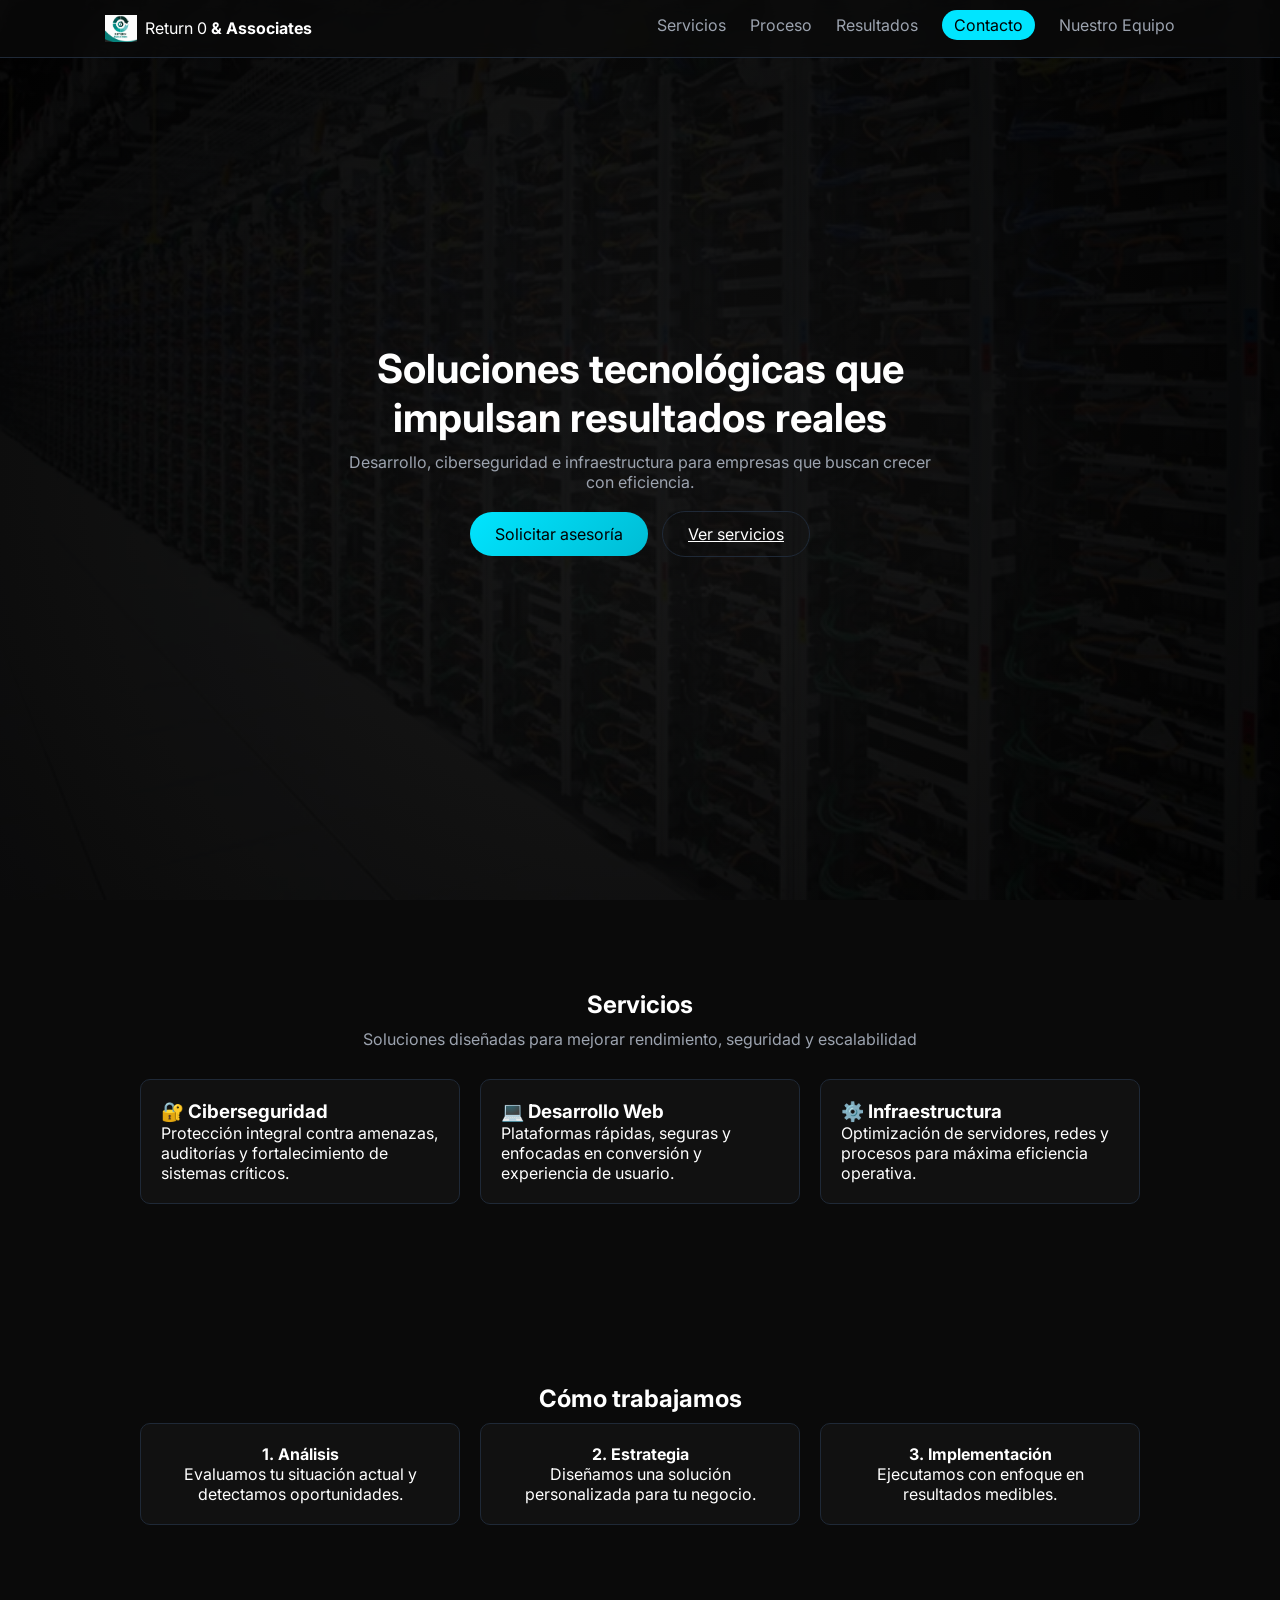
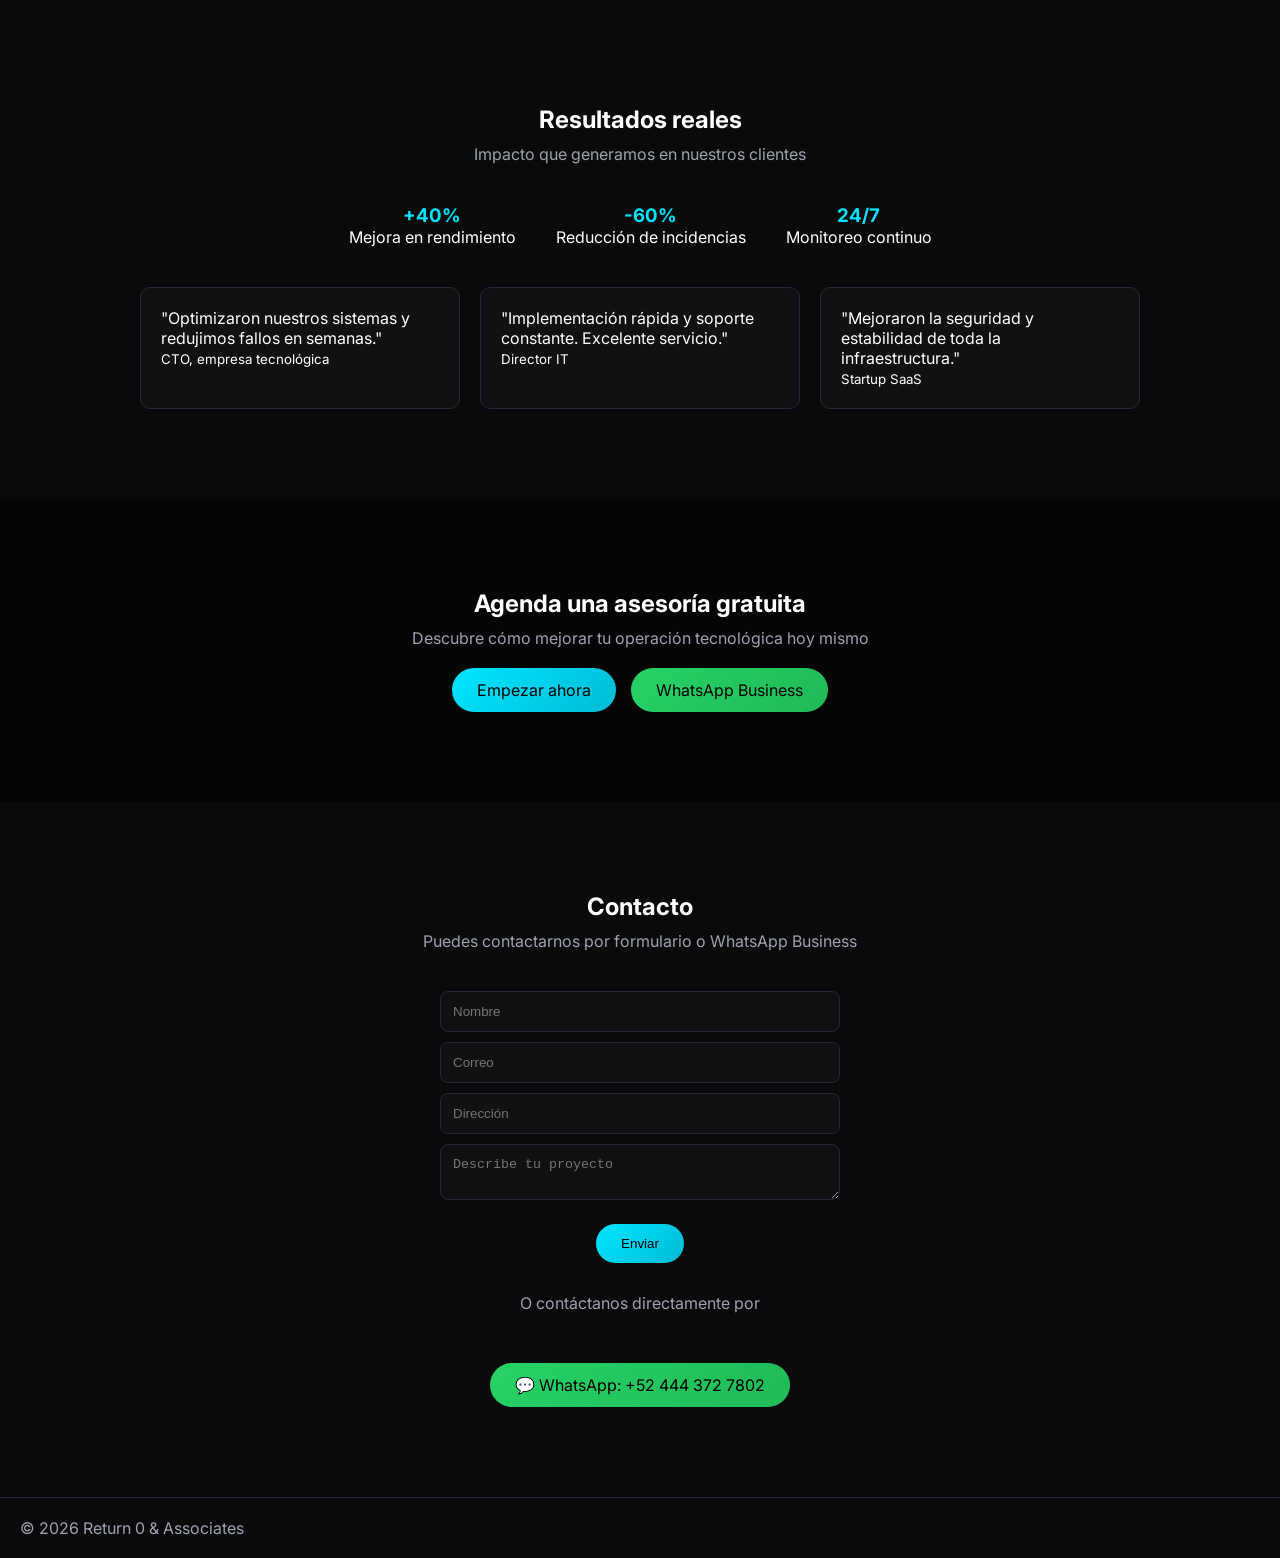
==== index.html @ d1df719b ".ADD FONDO Co-authored-by: Copilot <copilot@github.com>" ====
<!DOCTYPE html>
<html lang="es">
<head>
<meta charset="UTF-8">
<meta name="viewport" content="width=device-width, initial-scale=1.0">

<title>Return 0 & Associates</title>
<meta name="description" content="Impulsamos empresas con desarrollo web, ciberseguridad e infraestructura. Asesoría gratuita.">

<link rel="icon" href="con.png">
<link rel="stylesheet" href="style.css">
<link href="https://fonts.googleapis.com/css2?family=Inter:wght@300;400;600;700&display=swap" rel="stylesheet">
</head>

<body>

<header class="header">
  <div class="nav">
    <div class="logo-wrap">
      <img src="con.png" class="logo">
      <span>Return 0 <strong>& Associates</strong></span>
    </div>

    <nav>
      <a href="#services">Servicios</a>
      <a href="#process">Proceso</a>
      <a href="#results">Resultados</a>
      <a href="#contact" class="btn-small">Contacto</a>
      <a href="Equipo.html">Nuestro Equipo</a>
    </nav>
  </div>
</header>

<!-- HERO -->
<section class="hero">
  <img src="RAK.JPG" alt="Soluciones Tecnológicas" class="hero-bg">
  <div class="hero-box">
    <h1>Soluciones tecnológicas que impulsan resultados reales</h1>
    <p>Desarrollo, ciberseguridad e infraestructura para empresas que buscan crecer con eficiencia.</p>

    <div class="hero-actions">
      <a href="#contact" class="btn">Solicitar asesoría</a>
      <a href="#services" class="btn-outline">Ver servicios</a>
    </div>
  </div>
</section>

<!-- SERVICIOS -->
<section id="services">
  <h2>Servicios</h2>
  <p class="sub">Soluciones diseñadas para mejorar rendimiento, seguridad y escalabilidad</p>

  <div class="grid">
    <div class="card">
      <h3>🔐 Ciberseguridad</h3>
      <p>Protección integral contra amenazas, auditorías y fortalecimiento de sistemas críticos.</p>
    </div>

    <div class="card">
      <h3>💻 Desarrollo Web</h3>
      <p>Plataformas rápidas, seguras y enfocadas en conversión y experiencia de usuario.</p>
    </div>

    <div class="card">
      <h3>⚙️ Infraestructura</h3>
      <p>Optimización de servidores, redes y procesos para máxima eficiencia operativa.</p>
    </div>
  </div>
</section>

<!-- PROCESO -->
<section id="process" class="alt">
  <h2>Cómo trabajamos</h2>

  <div class="grid">
    <div class="step">
      <strong>1. Análisis</strong>
      <p>Evaluamos tu situación actual y detectamos oportunidades.</p>
    </div>

    <div class="step">
      <strong>2. Estrategia</strong>
      <p>Diseñamos una solución personalizada para tu negocio.</p>
    </div>

    <div class="step">
      <strong>3. Implementación</strong>
      <p>Ejecutamos con enfoque en resultados medibles.</p>
    </div>
  </div>
</section>

<!-- RESULTADOS -->
<section id="results">
  <h2>Resultados reales</h2>
  <p class="sub">Impacto que generamos en nuestros clientes</p>

  <div class="stats">
    <div>
      <h3>+40%</h3>
      <span>Mejora en rendimiento</span>
    </div>
    <div>
      <h3>-60%</h3>
      <span>Reducción de incidencias</span>
    </div>
    <div>
      <h3>24/7</h3>
      <span>Monitoreo continuo</span>
    </div>
  </div>

  <div class="grid testimonials">
    <div class="card">
      <p>"Optimizaron nuestros sistemas y redujimos fallos en semanas."</p>
      <small>CTO, empresa tecnológica</small>
    </div>

    <div class="card">
      <p>"Implementación rápida y soporte constante. Excelente servicio."</p>
      <small>Director IT</small>
    </div>

    <div class="card">
      <p>"Mejoraron la seguridad y estabilidad de toda la infraestructura."</p>
      <small>Startup SaaS</small>
    </div>
  </div>
</section>

<!-- CTA -->
<section class="cta">
  <h2>Agenda una asesoría gratuita</h2>
  <p>Descubre cómo mejorar tu operación tecnológica hoy mismo</p>
  <div style="display: flex; gap: 15px; justify-content: center; flex-wrap: wrap;">
    <a href="#contact" class="btn">Empezar ahora</a>
    <a href="https://wa.me/524443727802?text=Hola%20Return%200%2C%20me%20gustaría%20agendar%20una%20asesoría%20gratuita" class="btn" style="background: linear-gradient(135deg, #25d366, #20ba58);">WhatsApp Business</a>
  </div>
</section>

<!-- CONTACTO -->
<section id="contact">
  <h2>Contacto</h2>

  <p class="sub">Puedes contactarnos por formulario o WhatsApp Business</p>

  <form class="form">
    <input type="text" placeholder="Nombre" required>
    <input type="email" placeholder="Correo" required>
    <input type="text" placeholder="Dirección" required>
    <textarea placeholder="Describe tu proyecto"></textarea>
    <button class="btn">Enviar</button>
  </form>

  <div style="margin-top: 30px;">
    <p class="sub">O contáctanos directamente por</p>
    <a href="https://wa.me/524443727802?text=Hola%20Return%200%2C%20tengo%20un%20proyecto%20en%20el%20que%20necesito%20ayuda" class="btn" style="background: linear-gradient(135deg, #25d366, #20ba58); display: inline-block;">💬 WhatsApp: +52 444 372 7802</a>
  </div>
</section>

<footer>
  <p>© 2026 Return 0 & Associates</p>
</footer>

</body>
</html>
---- style.css ----
*{margin:0;padding:0;box-sizing:border-box}

:root{
--primary:#00e5ff;
--bg:#0a0a0a;
--card:#111;
--border:#1f2937;
--text:#fff;
--soft:#9ca3af;
}

body{
font-family:'Inter',sans-serif;
background:var(--bg);
color:var(--text);
}

/* NAV */
.header{
position:fixed;
width:100%;
background:rgba(10,10,10,.7);
backdrop-filter:blur(10px);
border-bottom:1px solid var(--border);
z-index:999;
}

.nav{
max-width:1100px;
margin:auto;
display:flex;
justify-content:space-between;
padding:15px;
}

.logo{width:32px}
.logo-wrap{display:flex;align-items:center;gap:8px}

/* NAV LINKS */
nav a{
margin-left:20px;
text-decoration:none;
color:var(--soft);
}

nav a:hover{color:#fff}

.btn-small{
background:var(--primary);
padding:5px 12px;
border-radius:20px;
color:#000!important;
}

/* HERO */
.hero{
height:100vh;
display:flex;
align-items:center;
justify-content:center;
text-align:center;
background:radial-gradient(circle,#111,#000);
position:relative;
overflow:hidden;
}

.hero-bg{
position:absolute;
width:100%;
height:100%;
object-fit:cover;
opacity:0.15;
z-index:0;
filter:brightness(0.3);
}

.hero-box{max-width:600px;position:relative;z-index:1}

.hero h1{font-size:40px}
.hero p{color:var(--soft);margin-top:10px}

/* BOTONES */
.btn{
display:inline-block;
margin-top:20px;
padding:12px 25px;
background:linear-gradient(135deg,#00e5ff,#00bcd4);
border-radius:30px;
color:#000;
text-decoration:none;
border:none;
}

.btn-outline{
margin-left:10px;
border:1px solid var(--border);
padding:12px 25px;
border-radius:30px;
color:#fff;
}

/* SECCIONES */
section{
padding:90px 20px;
text-align:center;
}

h2{margin-bottom:10px}
.sub{color:var(--soft);margin-bottom:30px}

/* GRID */
.grid{
display:grid;
grid-template-columns:repeat(auto-fit,minmax(250px,1fr));
gap:20px;
max-width:1000px;
margin:auto;
}

/* CARDS */
.card{
background:var(--card);
padding:20px;
border-radius:10px;
border:1px solid var(--border);
text-align:left;
}

/* STEPS */
.step{
background:var(--card);
padding:20px;
border-radius:10px;
border:1px solid var(--border);
}

/* STATS */
.stats{
display:flex;
justify-content:center;
gap:40px;
margin:40px 0;
}

.stats h3{color:var(--primary)}

/* TESTIMONIOS */
.testimonials .card{
text-align:left;
}

/* CTA */
.cta{
background:#050505;
}

.cta p{color:var(--soft)}

/* FORM */
.form{
max-width:400px;
margin:auto;
}

.form input,.form textarea{
width:100%;
margin-top:10px;
padding:12px;
border-radius:8px;
border:1px solid var(--border);
background:#111;
color:#fff;
}

/* FOOTER */
footer{
padding:20px;
border-top:1px solid var(--border);
color:var(--soft);
}
.team-member {
  display: flex;
  align-items: center;
  gap: 40px;
  margin-bottom: 60px;
  max-width: 1000px;
  margin-left: auto;
  margin-right: auto;
  flex-wrap: wrap;
}

.team-member.reverse {
  flex-direction: row-reverse;
}

.team-member img {
  width: 300px;
  height: 300px;
  border-radius: 15px;
  border: 1px solid var(--border);
  object-fit: cover;
}

.team-info {
  flex: 1;
  min-width: 300px;
  text-align: left;
}

.team-info h3 {
  font-size: 28px;
  margin-bottom: 5px;
  color: var(--primary);
}

.team-info .role {
  color: var(--soft);
  font-size: 14px;
  margin-bottom: 15px;
  text-transform: uppercase;
}

.team-info p {
  color: var(--soft);
  line-height: 2;
  margin-bottom: 15px;
}

@media (max-width: 768px) {
  .team-member {
    flex-direction: column !important;
    gap: 20px;
  }
  
  .team-member img {
    width: 450px;
    height: 450px;
  }
  
  .team-info h3 {
    font-size: 22px;
  }
}
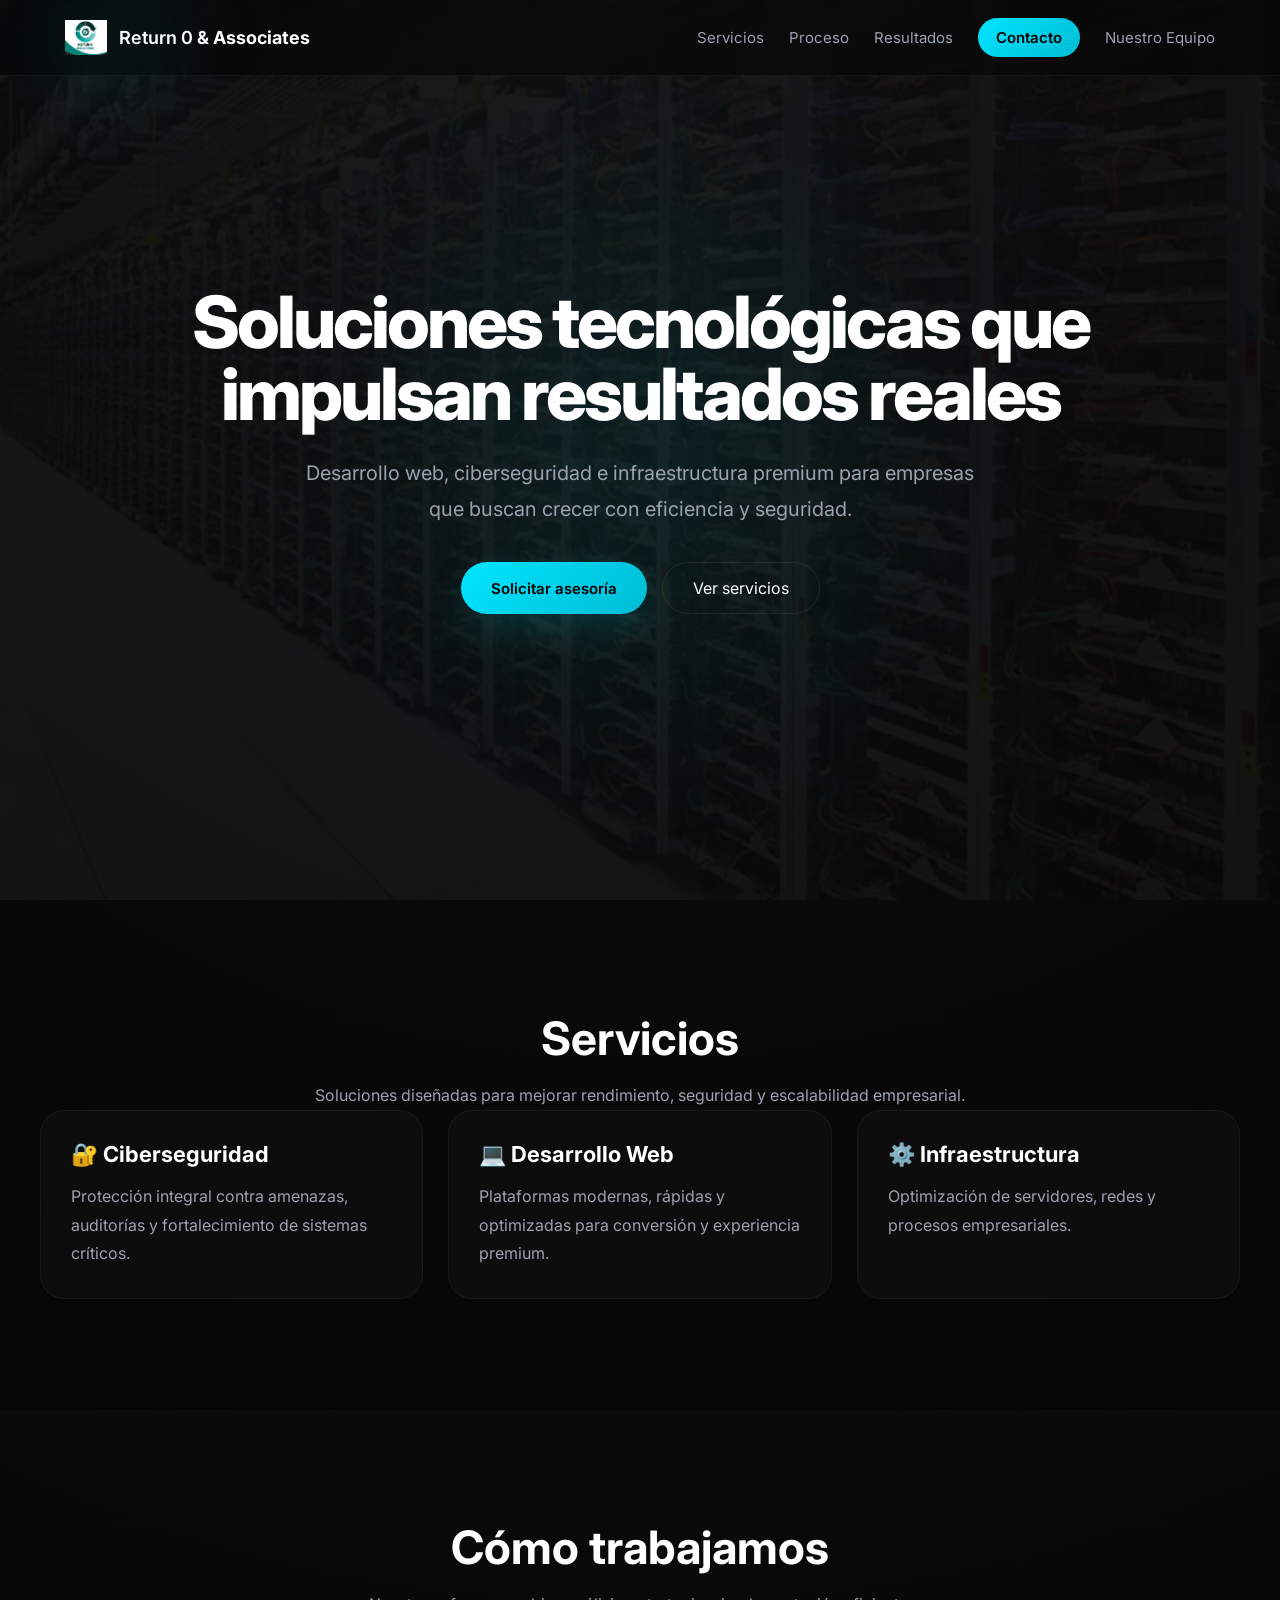
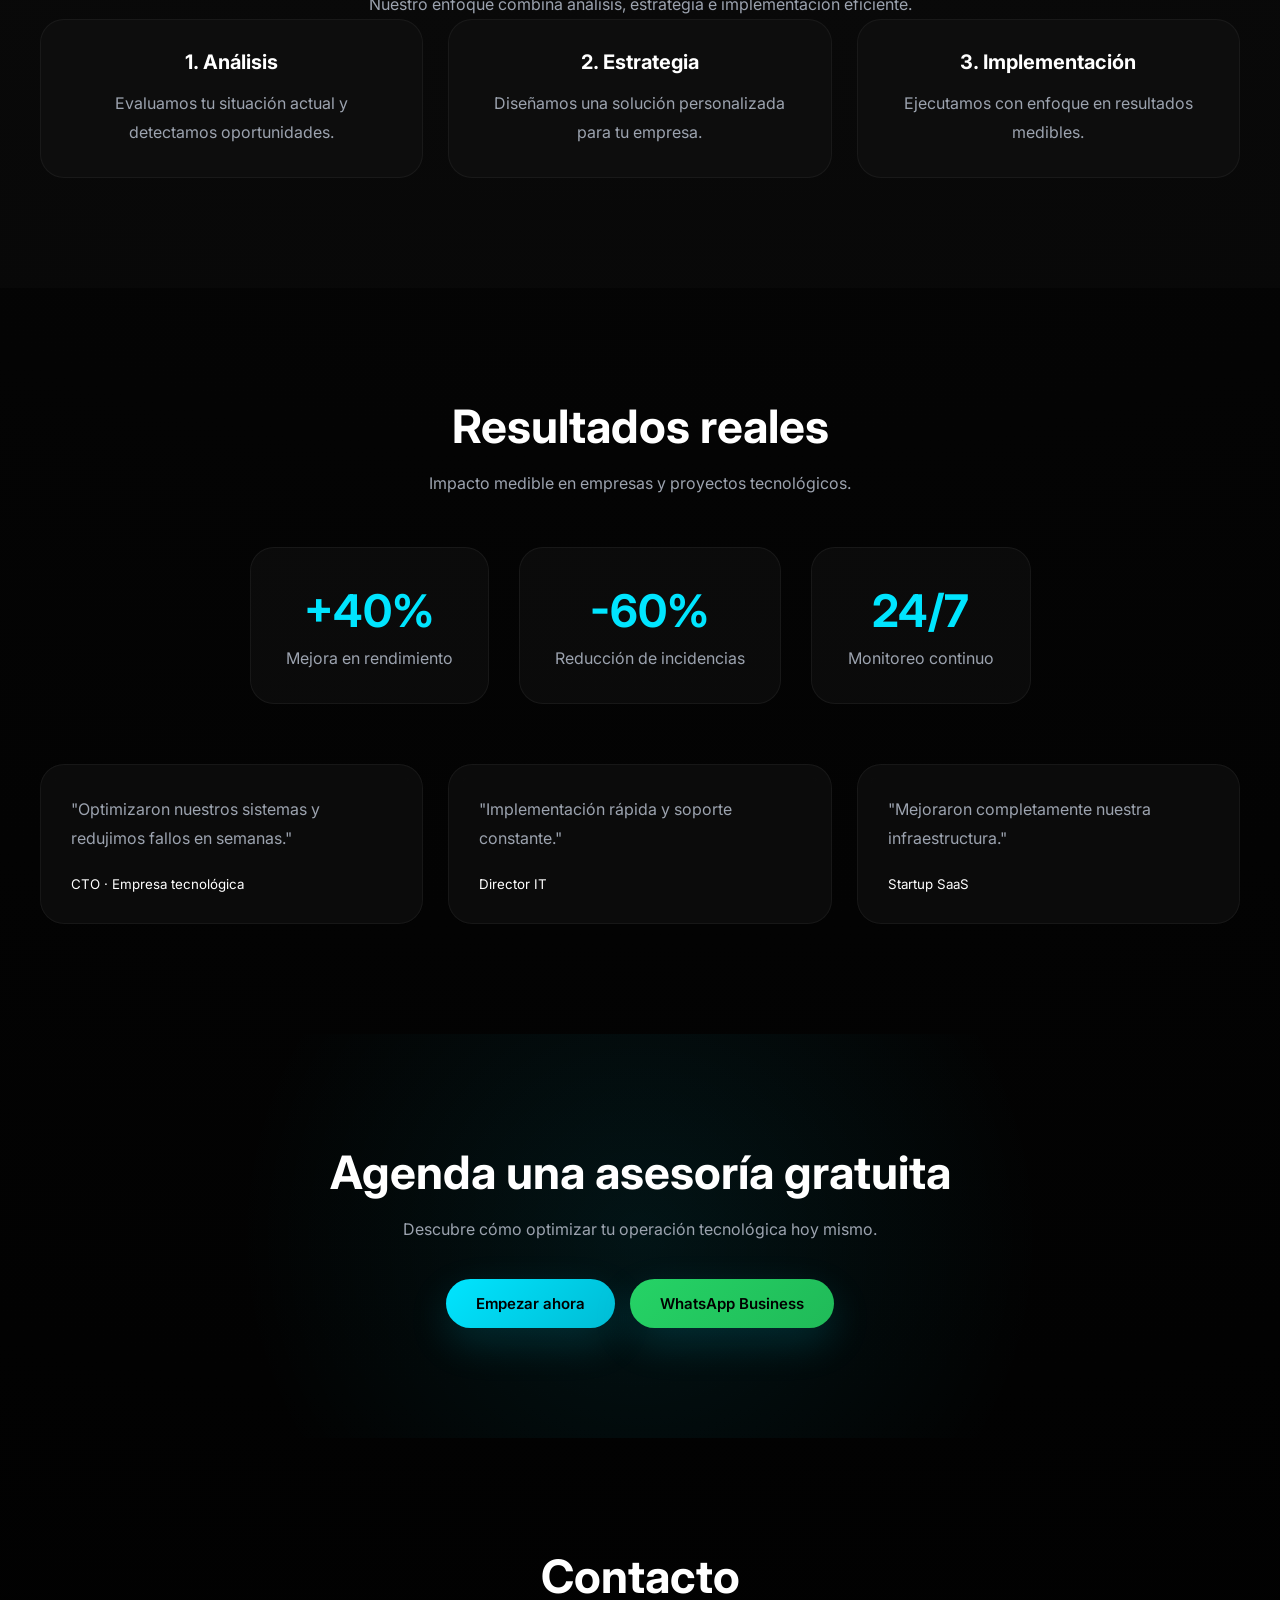
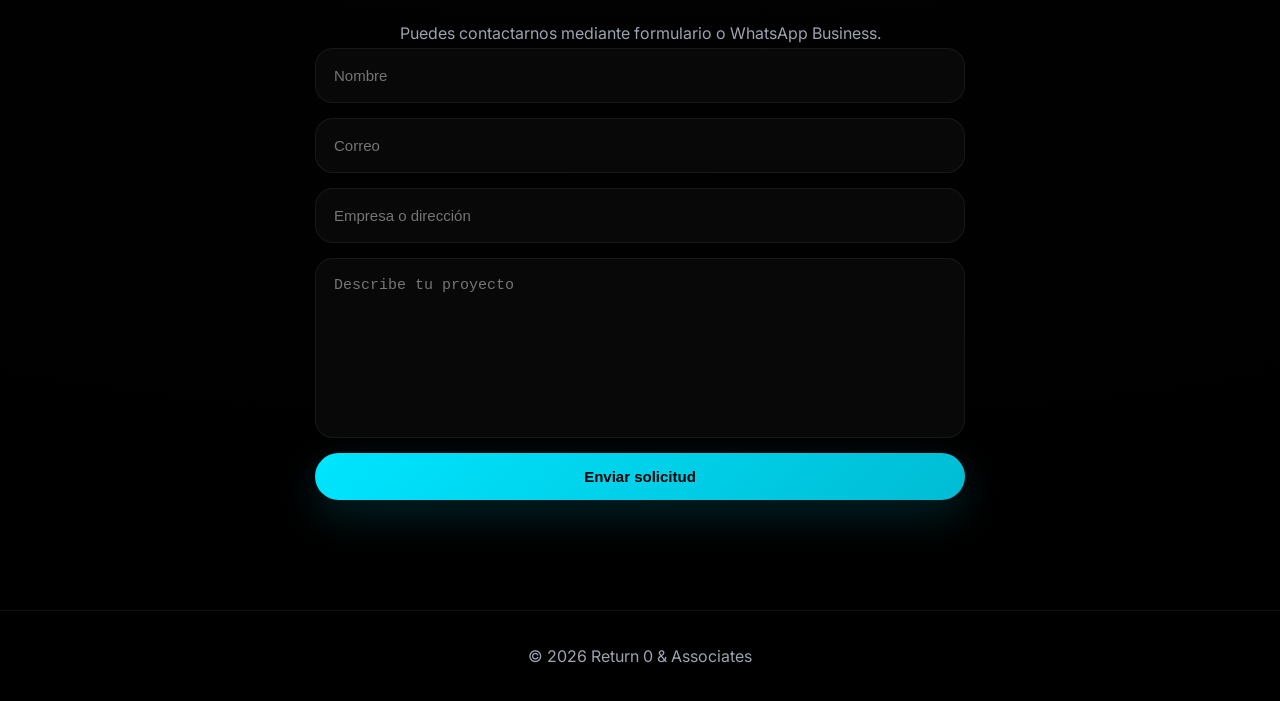
==== commit 2af97349: ".ADD YAHZI1" ====
--- a/index.html
+++ b/index.html
@@ -1,166 +1,297 @@
 <!DOCTYPE html>
 <html lang="es">
+
 <head>
 <meta charset="UTF-8">
 <meta name="viewport" content="width=device-width, initial-scale=1.0">
 
 <title>Return 0 & Associates</title>
-<meta name="description" content="Impulsamos empresas con desarrollo web, ciberseguridad e infraestructura. Asesoría gratuita.">
+
+<meta name="description" content="Soluciones tecnológicas premium para empresas modernas.">
 
 <link rel="icon" href="con.png">
+
 <link rel="stylesheet" href="style.css">
-<link href="https://fonts.googleapis.com/css2?family=Inter:wght@300;400;600;700&display=swap" rel="stylesheet">
+
+<link href="https://fonts.googleapis.com/css2?family=Inter:wght@300;400;500;600;700;800&display=swap" rel="stylesheet">
 </head>
 
 <body>
 
 <header class="header">
-  <div class="nav">
-    <div class="logo-wrap">
-      <img src="con.png" class="logo">
-      <span>Return 0 <strong>& Associates</strong></span>
-    </div>
-
-    <nav>
-      <a href="#services">Servicios</a>
-      <a href="#process">Proceso</a>
-      <a href="#results">Resultados</a>
-      <a href="#contact" class="btn-small">Contacto</a>
-      <a href="Equipo.html">Nuestro Equipo</a>
-    </nav>
-  </div>
+
+<div class="nav">
+
+<div class="logo-wrap">
+<img src="con.png" class="logo">
+<span>Return 0 <strong>& Associates</strong></span>
+</div>
+
+<nav>
+<a href="#services">Servicios</a>
+<a href="#process">Proceso</a>
+<a href="#results">Resultados</a>
+<a href="#contact" class="btn-small">Contacto</a>
+<a href="Equipo.html">Nuestro Equipo</a>
+</nav>
+
+</div>
+
 </header>
 
 <!-- HERO -->
+
 <section class="hero">
-  <img src="RAK.JPG" alt="Soluciones Tecnológicas" class="hero-bg">
-  <div class="hero-box">
-    <h1>Soluciones tecnológicas que impulsan resultados reales</h1>
-    <p>Desarrollo, ciberseguridad e infraestructura para empresas que buscan crecer con eficiencia.</p>
-
-    <div class="hero-actions">
-      <a href="#contact" class="btn">Solicitar asesoría</a>
-      <a href="#services" class="btn-outline">Ver servicios</a>
-    </div>
-  </div>
-</section>
-
-<!-- SERVICIOS -->
+
+<img src="RAK.JPG" class="hero-bg">
+
+<div class="hero-box">
+
+<h1>
+Soluciones tecnológicas que impulsan resultados reales
+</h1>
+
+<p>
+Desarrollo web, ciberseguridad e infraestructura premium
+para empresas que buscan crecer con eficiencia y seguridad.
+</p>
+
+<div class="hero-actions">
+<a href="#contact" class="btn">Solicitar asesoría</a>
+<a href="#services" class="btn-outline">Ver servicios</a>
+</div>
+
+</div>
+
+</section>
+
+<!-- SERVICES -->
+
 <section id="services">
-  <h2>Servicios</h2>
-  <p class="sub">Soluciones diseñadas para mejorar rendimiento, seguridad y escalabilidad</p>
-
-  <div class="grid">
-    <div class="card">
-      <h3>🔐 Ciberseguridad</h3>
-      <p>Protección integral contra amenazas, auditorías y fortalecimiento de sistemas críticos.</p>
-    </div>
-
-    <div class="card">
-      <h3>💻 Desarrollo Web</h3>
-      <p>Plataformas rápidas, seguras y enfocadas en conversión y experiencia de usuario.</p>
-    </div>
-
-    <div class="card">
-      <h3>⚙️ Infraestructura</h3>
-      <p>Optimización de servidores, redes y procesos para máxima eficiencia operativa.</p>
-    </div>
-  </div>
-</section>
-
-<!-- PROCESO -->
+
+<h2>Servicios</h2>
+
+<p class="sub">
+Soluciones diseñadas para mejorar rendimiento,
+seguridad y escalabilidad empresarial.
+</p>
+
+<div class="grid">
+
+<div class="card hidden">
+<h3>🔐 Ciberseguridad</h3>
+<p>
+Protección integral contra amenazas,
+auditorías y fortalecimiento de sistemas críticos.
+</p>
+</div>
+
+<div class="card hidden">
+<h3>💻 Desarrollo Web</h3>
+<p>
+Plataformas modernas, rápidas y optimizadas
+para conversión y experiencia premium.
+</p>
+</div>
+
+<div class="card hidden">
+<h3>⚙️ Infraestructura</h3>
+<p>
+Optimización de servidores,
+redes y procesos empresariales.
+</p>
+</div>
+
+</div>
+
+</section>
+
+<!-- PROCESS -->
+
 <section id="process" class="alt">
-  <h2>Cómo trabajamos</h2>
-
-  <div class="grid">
-    <div class="step">
-      <strong>1. Análisis</strong>
-      <p>Evaluamos tu situación actual y detectamos oportunidades.</p>
-    </div>
-
-    <div class="step">
-      <strong>2. Estrategia</strong>
-      <p>Diseñamos una solución personalizada para tu negocio.</p>
-    </div>
-
-    <div class="step">
-      <strong>3. Implementación</strong>
-      <p>Ejecutamos con enfoque en resultados medibles.</p>
-    </div>
-  </div>
-</section>
-
-<!-- RESULTADOS -->
+
+<h2>Cómo trabajamos</h2>
+
+<p class="sub">
+Nuestro enfoque combina análisis,
+estrategia e implementación eficiente.
+</p>
+
+<div class="grid">
+
+<div class="step hidden">
+<strong>1. Análisis</strong>
+<p>
+Evaluamos tu situación actual
+y detectamos oportunidades.
+</p>
+</div>
+
+<div class="step hidden">
+<strong>2. Estrategia</strong>
+<p>
+Diseñamos una solución personalizada
+para tu empresa.
+</p>
+</div>
+
+<div class="step hidden">
+<strong>3. Implementación</strong>
+<p>
+Ejecutamos con enfoque
+en resultados medibles.
+</p>
+</div>
+
+</div>
+
+</section>
+
+<!-- RESULTS -->
+
 <section id="results">
-  <h2>Resultados reales</h2>
-  <p class="sub">Impacto que generamos en nuestros clientes</p>
-
-  <div class="stats">
-    <div>
-      <h3>+40%</h3>
-      <span>Mejora en rendimiento</span>
-    </div>
-    <div>
-      <h3>-60%</h3>
-      <span>Reducción de incidencias</span>
-    </div>
-    <div>
-      <h3>24/7</h3>
-      <span>Monitoreo continuo</span>
-    </div>
-  </div>
-
-  <div class="grid testimonials">
-    <div class="card">
-      <p>"Optimizaron nuestros sistemas y redujimos fallos en semanas."</p>
-      <small>CTO, empresa tecnológica</small>
-    </div>
-
-    <div class="card">
-      <p>"Implementación rápida y soporte constante. Excelente servicio."</p>
-      <small>Director IT</small>
-    </div>
-
-    <div class="card">
-      <p>"Mejoraron la seguridad y estabilidad de toda la infraestructura."</p>
-      <small>Startup SaaS</small>
-    </div>
-  </div>
+
+<h2>Resultados reales</h2>
+
+<p class="sub">
+Impacto medible en empresas y proyectos tecnológicos.
+</p>
+
+<div class="stats">
+
+<div class="hidden">
+<h3>+40%</h3>
+<span>Mejora en rendimiento</span>
+</div>
+
+<div class="hidden">
+<h3>-60%</h3>
+<span>Reducción de incidencias</span>
+</div>
+
+<div class="hidden">
+<h3>24/7</h3>
+<span>Monitoreo continuo</span>
+</div>
+
+</div>
+
+<div class="grid">
+
+<div class="card hidden">
+<p>
+"Optimizaron nuestros sistemas
+y redujimos fallos en semanas."
+</p>
+
+<br>
+
+<small>CTO · Empresa tecnológica</small>
+</div>
+
+<div class="card hidden">
+<p>
+"Implementación rápida
+y soporte constante."
+</p>
+
+<br>
+
+<small>Director IT</small>
+</div>
+
+<div class="card hidden">
+<p>
+"Mejoraron completamente
+nuestra infraestructura."
+</p>
+
+<br>
+
+<small>Startup SaaS</small>
+</div>
+
+</div>
+
 </section>
 
 <!-- CTA -->
+
 <section class="cta">
-  <h2>Agenda una asesoría gratuita</h2>
-  <p>Descubre cómo mejorar tu operación tecnológica hoy mismo</p>
-  <div style="display: flex; gap: 15px; justify-content: center; flex-wrap: wrap;">
-    <a href="#contact" class="btn">Empezar ahora</a>
-    <a href="https://wa.me/524443727802?text=Hola%20Return%200%2C%20me%20gustaría%20agendar%20una%20asesoría%20gratuita" class="btn" style="background: linear-gradient(135deg, #25d366, #20ba58);">WhatsApp Business</a>
-  </div>
-</section>
-
-<!-- CONTACTO -->
+
+<h2>Agenda una asesoría gratuita</h2>
+
+<p>
+Descubre cómo optimizar tu operación tecnológica hoy mismo.
+</p>
+
+<div class="hero-actions">
+
+<a href="#contact" class="btn">
+Empezar ahora
+</a>
+
+<a href="https://wa.me/524443727802?text=Hola%20Return%200%2C%20me%20gustaría%20agendar%20una%20asesoría"
+class="btn whatsapp">
+WhatsApp Business
+</a>
+
+</div>
+
+</section>
+
+<!-- CONTACT -->
+
 <section id="contact">
-  <h2>Contacto</h2>
-
-  <p class="sub">Puedes contactarnos por formulario o WhatsApp Business</p>
-
-  <form class="form">
-    <input type="text" placeholder="Nombre" required>
-    <input type="email" placeholder="Correo" required>
-    <input type="text" placeholder="Dirección" required>
-    <textarea placeholder="Describe tu proyecto"></textarea>
-    <button class="btn">Enviar</button>
-  </form>
-
-  <div style="margin-top: 30px;">
-    <p class="sub">O contáctanos directamente por</p>
-    <a href="https://wa.me/524443727802?text=Hola%20Return%200%2C%20tengo%20un%20proyecto%20en%20el%20que%20necesito%20ayuda" class="btn" style="background: linear-gradient(135deg, #25d366, #20ba58); display: inline-block;">💬 WhatsApp: +52 444 372 7802</a>
-  </div>
+
+<h2>Contacto</h2>
+
+<p class="sub">
+Puedes contactarnos mediante formulario
+o WhatsApp Business.
+</p>
+
+<form class="form">
+
+<input type="text" placeholder="Nombre" required>
+
+<input type="email" placeholder="Correo" required>
+
+<input type="text" placeholder="Empresa o dirección">
+
+<textarea placeholder="Describe tu proyecto"></textarea>
+
+<button class="btn">
+Enviar solicitud
+</button>
+
+</form>
+
 </section>
 
 <footer>
-  <p>© 2026 Return 0 & Associates</p>
+© 2026 Return 0 & Associates
 </footer>
+
+<script>
+
+const observer = new IntersectionObserver(entries=>{
+
+entries.forEach(entry=>{
+
+if(entry.isIntersecting){
+entry.target.classList.add('show');
+}
+
+});
+
+});
+
+document.querySelectorAll('.hidden').forEach(el=>{
+observer.observe(el);
+});
+
+</script>
 
 </body>
 </html>
--- a/style.css
+++ b/style.css
@@ -1,67 +1,158 @@
-*{margin:0;padding:0;box-sizing:border-box}
+*{
+margin:0;
+padding:0;
+box-sizing:border-box;
+}
 
 :root{
 --primary:#00e5ff;
---bg:#0a0a0a;
---card:#111;
---border:#1f2937;
---text:#fff;
+--primary2:#00bcd4;
+--bg:#050505;
+--card:rgba(17,17,17,.7);
+--border:rgba(255,255,255,.06);
+--text:#ffffff;
 --soft:#9ca3af;
+}
+
+html{
+scroll-behavior:smooth;
 }
 
 body{
 font-family:'Inter',sans-serif;
-background:var(--bg);
+background:
+radial-gradient(circle at top,#111 0%,#050505 40%,#000 100%);
 color:var(--text);
-}
-
-/* NAV */
+overflow-x:hidden;
+}
+
+/* SCROLLBAR */
+
+::-webkit-scrollbar{
+width:10px;
+}
+
+::-webkit-scrollbar-thumb{
+background:var(--primary);
+border-radius:20px;
+}
+
+/* HEADER */
+
 .header{
 position:fixed;
+top:0;
 width:100%;
-background:rgba(10,10,10,.7);
-backdrop-filter:blur(10px);
-border-bottom:1px solid var(--border);
+background:rgba(5,5,5,.6);
+backdrop-filter:blur(20px);
+border-bottom:1px solid rgba(255,255,255,.05);
 z-index:999;
 }
 
 .nav{
-max-width:1100px;
+max-width:1200px;
 margin:auto;
-display:flex;
+padding:18px 25px;
+display:flex;
+align-items:center;
 justify-content:space-between;
-padding:15px;
-}
-
-.logo{width:32px}
-.logo-wrap{display:flex;align-items:center;gap:8px}
-
-/* NAV LINKS */
+}
+
+.logo-wrap{
+display:flex;
+align-items:center;
+gap:12px;
+font-size:18px;
+font-weight:600;
+position:relative;
+}
+
+.logo-wrap::before{
+content:'';
+position:absolute;
+width:90px;
+height:90px;
+background:var(--primary);
+filter:blur(60px);
+opacity:.15;
+z-index:-1;
+}
+
+.logo{
+width:42px;
+}
+
+nav{
+display:flex;
+align-items:center;
+gap:25px;
+}
+
 nav a{
-margin-left:20px;
+color:var(--soft);
 text-decoration:none;
-color:var(--soft);
-}
-
-nav a:hover{color:#fff}
+font-size:15px;
+position:relative;
+transition:.3s;
+}
+
+nav a:hover{
+color:#fff;
+}
+
+nav a::after{
+content:'';
+position:absolute;
+left:0;
+bottom:-6px;
+width:0%;
+height:2px;
+background:var(--primary);
+transition:.3s;
+}
+
+nav a:hover::after{
+width:100%;
+}
 
 .btn-small{
-background:var(--primary);
-padding:5px 12px;
-border-radius:20px;
+background:linear-gradient(135deg,var(--primary),var(--primary2));
+padding:10px 18px;
+border-radius:30px;
 color:#000!important;
+font-weight:600;
 }
 
 /* HERO */
-.hero{
+
+.hero,
+.team-hero{
 height:100vh;
 display:flex;
 align-items:center;
 justify-content:center;
 text-align:center;
-background:radial-gradient(circle,#111,#000);
 position:relative;
 overflow:hidden;
+padding:0 20px;
+}
+
+.hero::before,
+.team-hero::before{
+content:'';
+position:absolute;
+width:700px;
+height:700px;
+background:radial-gradient(circle,var(--primary),transparent 70%);
+opacity:.12;
+filter:blur(90px);
+animation:float 8s ease-in-out infinite;
+}
+
+@keyframes float{
+0%{transform:translateY(0)}
+50%{transform:translateY(-30px)}
+100%{transform:translateY(0)}
 }
 
 .hero-bg{
@@ -69,175 +160,544 @@
 width:100%;
 height:100%;
 object-fit:cover;
-opacity:0.15;
-z-index:0;
-filter:brightness(0.3);
-}
-
-.hero-box{max-width:600px;position:relative;z-index:1}
-
-.hero h1{font-size:40px}
-.hero p{color:var(--soft);margin-top:10px}
-
-/* BOTONES */
+opacity:.12;
+filter:brightness(.4);
+}
+
+.hero-box,
+.hero-content{
+position:relative;
+z-index:1;
+max-width:900px;
+}
+
+.hero h1,
+.team-hero h1{
+font-size:72px;
+line-height:1;
+font-weight:800;
+letter-spacing:-3px;
+margin-bottom:25px;
+}
+
+.hero p,
+.team-hero p{
+font-size:20px;
+color:var(--soft);
+line-height:1.8;
+max-width:700px;
+margin:auto;
+}
+
+.hero-actions,
+.hero-buttons{
+margin-top:35px;
+display:flex;
+justify-content:center;
+gap:15px;
+flex-wrap:wrap;
+}
+
+.tag{
+display:inline-block;
+padding:10px 20px;
+border:1px solid rgba(255,255,255,.08);
+border-radius:50px;
+margin-bottom:25px;
+font-size:14px;
+color:var(--primary);
+background:rgba(255,255,255,.03);
+}
+
+/* BUTTONS */
+
 .btn{
-display:inline-block;
-margin-top:20px;
-padding:12px 25px;
-background:linear-gradient(135deg,#00e5ff,#00bcd4);
-border-radius:30px;
+display:inline-flex;
+align-items:center;
+justify-content:center;
+padding:15px 30px;
+border-radius:50px;
+font-weight:600;
+font-size:15px;
+text-decoration:none;
+transition:.35s;
+background:linear-gradient(135deg,var(--primary),var(--primary2));
 color:#000;
+border:none;
+cursor:pointer;
+box-shadow:0 15px 40px rgba(0,229,255,.15);
+}
+
+.btn:hover{
+transform:translateY(-4px) scale(1.03);
+box-shadow:0 20px 50px rgba(0,229,255,.25);
+}
+
+.btn-outline{
+display:inline-flex;
+align-items:center;
+justify-content:center;
+padding:15px 30px;
+border-radius:50px;
+border:1px solid rgba(255,255,255,.08);
+color:#fff;
 text-decoration:none;
-border:none;
-}
-
-.btn-outline{
-margin-left:10px;
-border:1px solid var(--border);
-padding:12px 25px;
-border-radius:30px;
-color:#fff;
-}
-
-/* SECCIONES */
+transition:.3s;
+}
+
+.btn-outline:hover{
+background:rgba(255,255,255,.05);
+transform:translateY(-3px);
+}
+
+.whatsapp{
+background:linear-gradient(135deg,#25d366,#20ba58);
+}
+
+/* SECTIONS */
+
 section{
-padding:90px 20px;
+padding:110px 20px;
+position:relative;
 text-align:center;
 }
 
-h2{margin-bottom:10px}
-.sub{color:var(--soft);margin-bottom:30px}
+.section-title{
+max-width:800px;
+margin:auto auto 70px;
+}
+
+.section-title h2,
+section h2{
+font-size:46px;
+margin-bottom:15px;
+}
+
+.section-title p,
+.sub{
+color:var(--soft);
+line-height:1.8;
+max-width:700px;
+margin:auto;
+}
 
 /* GRID */
+
 .grid{
 display:grid;
-grid-template-columns:repeat(auto-fit,minmax(250px,1fr));
+grid-template-columns:repeat(auto-fit,minmax(280px,1fr));
+gap:25px;
+max-width:1200px;
+margin:auto;
+}
+
+/* CARDS */
+
+.card{
+background:rgba(17,17,17,.7);
+padding:30px;
+border-radius:24px;
+border:1px solid rgba(255,255,255,.05);
+backdrop-filter:blur(15px);
+transition:.35s;
+position:relative;
+overflow:hidden;
+text-align:left;
+}
+
+.card::before{
+content:'';
+position:absolute;
+inset:0;
+background:
+linear-gradient(
+135deg,
+rgba(0,229,255,.08),
+transparent 40%
+);
+opacity:0;
+transition:.35s;
+}
+
+.card:hover::before{
+opacity:1;
+}
+
+.card:hover{
+transform:translateY(-10px);
+border-color:rgba(0,229,255,.35);
+box-shadow:0 20px 40px rgba(0,229,255,.08);
+}
+
+.card h3{
+margin-bottom:15px;
+font-size:22px;
+}
+
+.card p{
+color:var(--soft);
+line-height:1.8;
+}
+
+/* PROCESS */
+
+.alt,
+.alt-section{
+background:rgba(255,255,255,.015);
+}
+
+.step{
+background:rgba(17,17,17,.7);
+padding:30px;
+border-radius:24px;
+border:1px solid rgba(255,255,255,.05);
+transition:.3s;
+}
+
+.step:hover{
+transform:translateY(-8px);
+border-color:rgba(0,229,255,.25);
+}
+
+.step strong{
+font-size:20px;
+display:block;
+margin-bottom:15px;
+}
+
+.step p{
+color:var(--soft);
+line-height:1.8;
+}
+
+/* STATS */
+
+.stats{
+display:flex;
+justify-content:center;
+gap:30px;
+flex-wrap:wrap;
+margin-top:50px;
+margin-bottom:60px;
+}
+
+.stats div{
+background:rgba(255,255,255,.03);
+padding:35px;
+border-radius:24px;
+min-width:220px;
+border:1px solid rgba(255,255,255,.05);
+transition:.35s;
+}
+
+.stats div:hover{
+transform:translateY(-8px);
+border-color:rgba(0,229,255,.3);
+}
+
+.stats h3{
+font-size:45px;
+color:var(--primary);
+margin-bottom:10px;
+}
+
+.stats span{
+color:var(--soft);
+}
+
+/* TEAM */
+
+.team-member{
+display:flex;
+align-items:center;
+gap:60px;
+max-width:1200px;
+margin:auto auto 90px;
+padding:40px;
+border-radius:32px;
+position:relative;
+overflow:hidden;
+}
+
+.team-member.reverse{
+flex-direction:row-reverse;
+}
+
+.glass{
+background:rgba(17,17,17,.55);
+border:1px solid rgba(255,255,255,.05);
+backdrop-filter:blur(20px);
+}
+
+.team-member::before{
+content:'';
+position:absolute;
+inset:0;
+background:
+linear-gradient(
+135deg,
+rgba(0,229,255,.05),
+transparent 40%
+);
+pointer-events:none;
+}
+
+.team-image{
+position:relative;
+flex-shrink:0;
+}
+
+.team-image img{
+width:340px;
+height:420px;
+object-fit:cover;
+border-radius:28px;
+border:1px solid rgba(255,255,255,.08);
+position:relative;
+z-index:2;
+}
+
+.glow{
+position:absolute;
+width:220px;
+height:220px;
+background:var(--primary);
+filter:blur(90px);
+opacity:.15;
+top:50%;
+left:50%;
+transform:translate(-50%,-50%);
+z-index:1;
+}
+
+.team-info{
+flex:1;
+text-align:left;
+position:relative;
+z-index:2;
+}
+
+.role-badge{
+display:inline-block;
+padding:10px 18px;
+background:rgba(255,255,255,.04);
+border:1px solid rgba(255,255,255,.06);
+border-radius:50px;
+font-size:13px;
+color:var(--primary);
+margin-bottom:20px;
+}
+
+.team-info h3{
+font-size:42px;
+margin-bottom:20px;
+line-height:1.1;
+}
+
+.team-info p{
+color:var(--soft);
+line-height:2;
+margin-bottom:18px;
+font-size:16px;
+}
+
+.skills{
+display:flex;
+flex-wrap:wrap;
+gap:12px;
+margin-top:25px;
+}
+
+.skills span{
+padding:10px 18px;
+border-radius:50px;
+background:rgba(255,255,255,.04);
+border:1px solid rgba(255,255,255,.06);
+font-size:14px;
+color:#fff;
+}
+
+/* CTA */
+
+.cta,
+.team-cta{
+background:
+radial-gradient(circle at center,
+rgba(0,229,255,.08),
+transparent 60%);
+}
+
+.cta-box{
+max-width:800px;
+margin:auto;
+padding:70px 40px;
+background:rgba(17,17,17,.55);
+border:1px solid rgba(255,255,255,.05);
+border-radius:32px;
+backdrop-filter:blur(20px);
+}
+
+.cta-box h2{
+font-size:52px;
+margin-bottom:20px;
+}
+
+.cta-box p,
+.cta p{
+color:var(--soft);
+line-height:1.8;
+margin-bottom:35px;
+}
+
+/* FORM */
+
+.form{
+max-width:650px;
+margin:auto;
+display:flex;
+flex-direction:column;
+gap:15px;
+}
+
+.form input,
+.form textarea{
+width:100%;
+padding:18px;
+border-radius:18px;
+border:1px solid rgba(255,255,255,.06);
+background:rgba(255,255,255,.03);
+color:#fff;
+font-size:15px;
+outline:none;
+transition:.3s;
+}
+
+.form textarea{
+height:180px;
+resize:none;
+}
+
+.form input:focus,
+.form textarea:focus{
+border-color:var(--primary);
+box-shadow:0 0 25px rgba(0,229,255,.15);
+}
+
+/* FOOTER */
+
+footer{
+padding:35px;
+text-align:center;
+border-top:1px solid rgba(255,255,255,.05);
+color:var(--soft);
+}
+
+/* ANIMATIONS */
+
+.hidden{
+opacity:0;
+transform:translateY(50px);
+transition:all .9s ease;
+}
+
+.show{
+opacity:1;
+transform:translateY(0);
+}
+
+/* RESPONSIVE */
+
+@media(max-width:1000px){
+
+.team-member,
+.team-member.reverse{
+flex-direction:column;
+text-align:center;
+padding:35px;
+}
+
+.team-info{
+text-align:center;
+}
+
+.skills{
+justify-content:center;
+}
+
+.team-image img{
+width:100%;
+max-width:380px;
+height:auto;
+}
+
+.hero h1,
+.team-hero h1{
+font-size:54px;
+}
+
+}
+
+@media(max-width:900px){
+
+.nav{
+flex-direction:column;
 gap:20px;
-max-width:1000px;
-margin:auto;
-}
-
-/* CARDS */
-.card{
-background:var(--card);
-padding:20px;
-border-radius:10px;
-border:1px solid var(--border);
-text-align:left;
-}
-
-/* STEPS */
-.step{
-background:var(--card);
-padding:20px;
-border-radius:10px;
-border:1px solid var(--border);
-}
-
-/* STATS */
+}
+
+nav{
+flex-wrap:wrap;
+justify-content:center;
+gap:15px;
+}
+
 .stats{
-display:flex;
-justify-content:center;
-gap:40px;
-margin:40px 0;
-}
-
-.stats h3{color:var(--primary)}
-
-/* TESTIMONIOS */
-.testimonials .card{
-text-align:left;
-}
-
-/* CTA */
-.cta{
-background:#050505;
-}
-
-.cta p{color:var(--soft)}
-
-/* FORM */
-.form{
-max-width:400px;
-margin:auto;
-}
-
-.form input,.form textarea{
+flex-direction:column;
+align-items:center;
+}
+
+.hero,
+.team-hero{
+height:auto;
+padding:180px 20px 120px;
+}
+
+}
+
+@media(max-width:600px){
+
+.hero h1,
+.team-hero h1{
+font-size:38px;
+letter-spacing:-1px;
+}
+
+.hero p,
+.team-hero p{
+font-size:16px;
+}
+
+.section-title h2,
+section h2,
+.cta-box h2{
+font-size:34px;
+}
+
+.team-info h3{
+font-size:30px;
+}
+
+.btn,
+.btn-outline{
 width:100%;
-margin-top:10px;
-padding:12px;
-border-radius:8px;
-border:1px solid var(--border);
-background:#111;
-color:#fff;
-}
-
-/* FOOTER */
-footer{
-padding:20px;
-border-top:1px solid var(--border);
-color:var(--soft);
-}
-.team-member {
-  display: flex;
-  align-items: center;
-  gap: 40px;
-  margin-bottom: 60px;
-  max-width: 1000px;
-  margin-left: auto;
-  margin-right: auto;
-  flex-wrap: wrap;
-}
-
-.team-member.reverse {
-  flex-direction: row-reverse;
-}
-
-.team-member img {
-  width: 300px;
-  height: 300px;
-  border-radius: 15px;
-  border: 1px solid var(--border);
-  object-fit: cover;
-}
-
-.team-info {
-  flex: 1;
-  min-width: 300px;
-  text-align: left;
-}
-
-.team-info h3 {
-  font-size: 28px;
-  margin-bottom: 5px;
-  color: var(--primary);
-}
-
-.team-info .role {
-  color: var(--soft);
-  font-size: 14px;
-  margin-bottom: 15px;
-  text-transform: uppercase;
-}
-
-.team-info p {
-  color: var(--soft);
-  line-height: 2;
-  margin-bottom: 15px;
-}
-
-@media (max-width: 768px) {
-  .team-member {
-    flex-direction: column !important;
-    gap: 20px;
-  }
-  
-  .team-member img {
-    width: 450px;
-    height: 450px;
-  }
-  
-  .team-info h3 {
-    font-size: 22px;
-  }
+}
+
+.hero-actions,
+.hero-buttons{
+flex-direction:column;
+}
+
+.team-member{
+padding:25px;
+}
+
 }
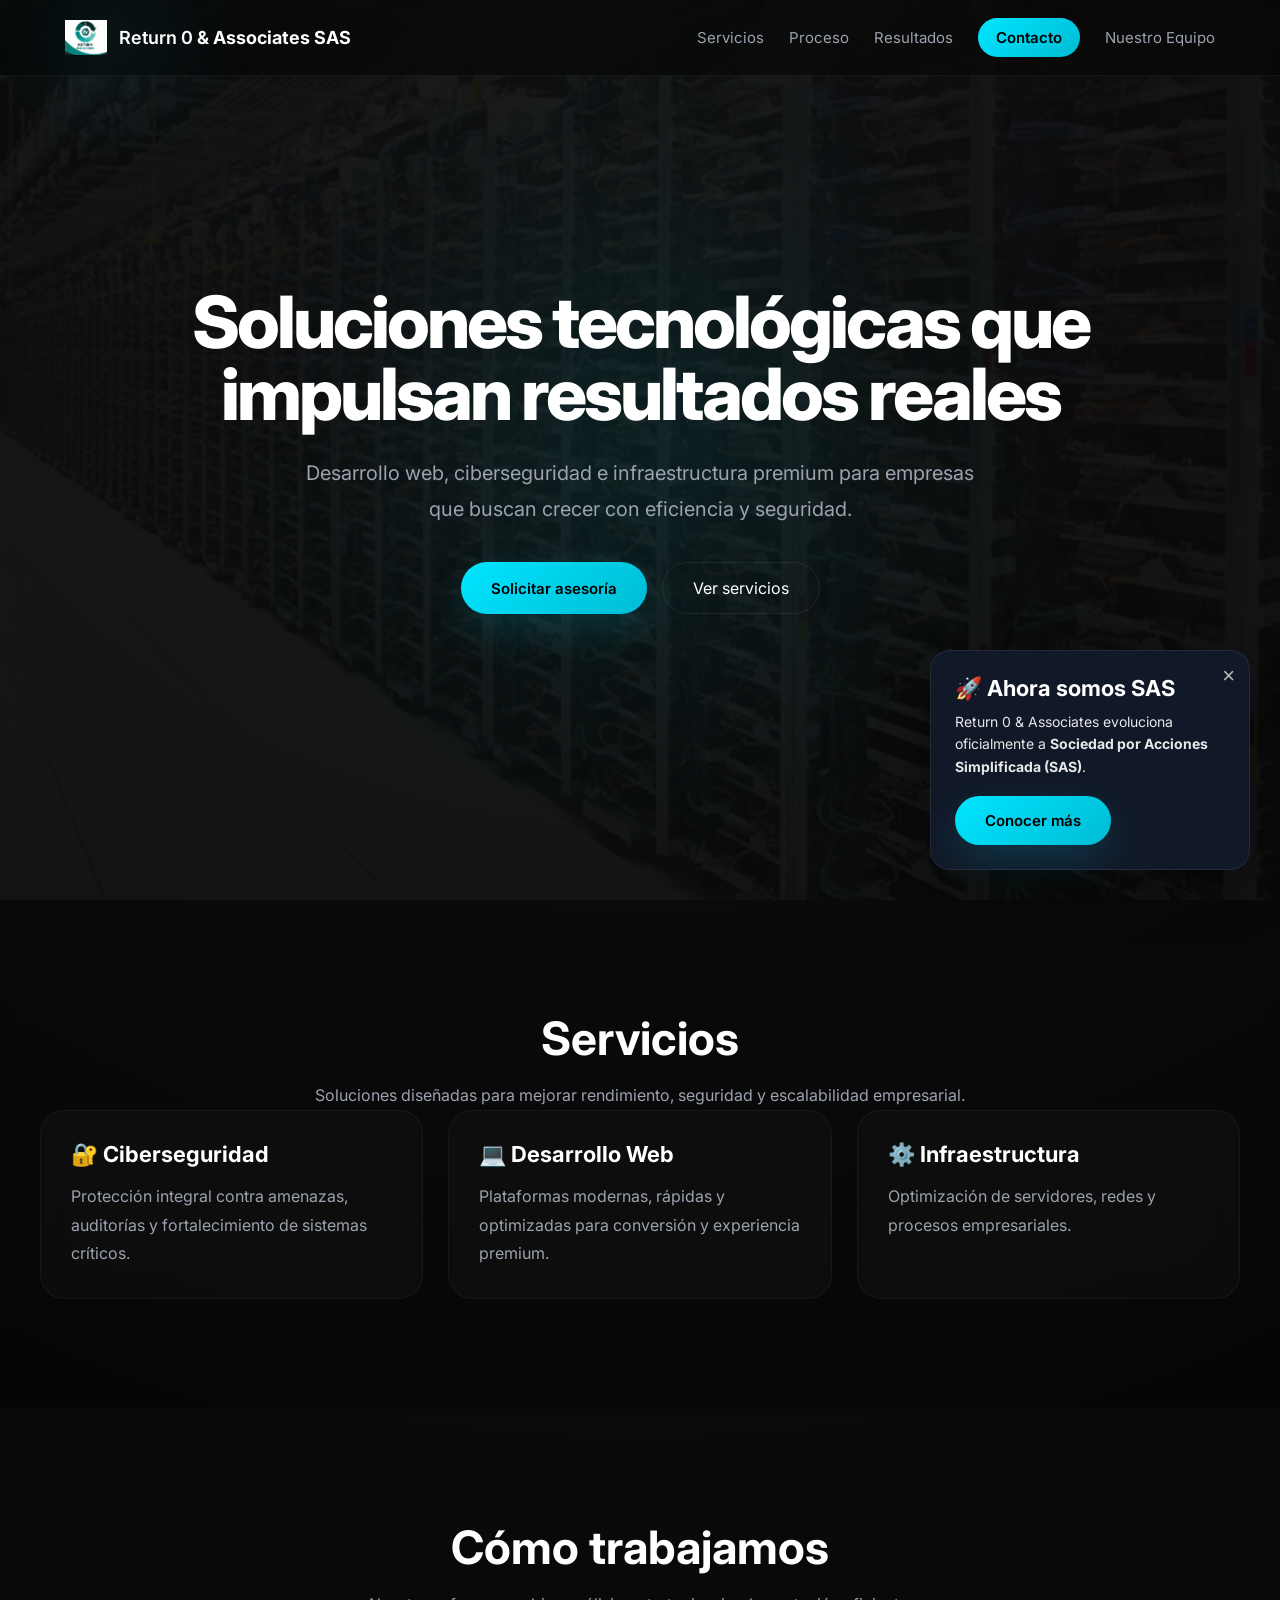
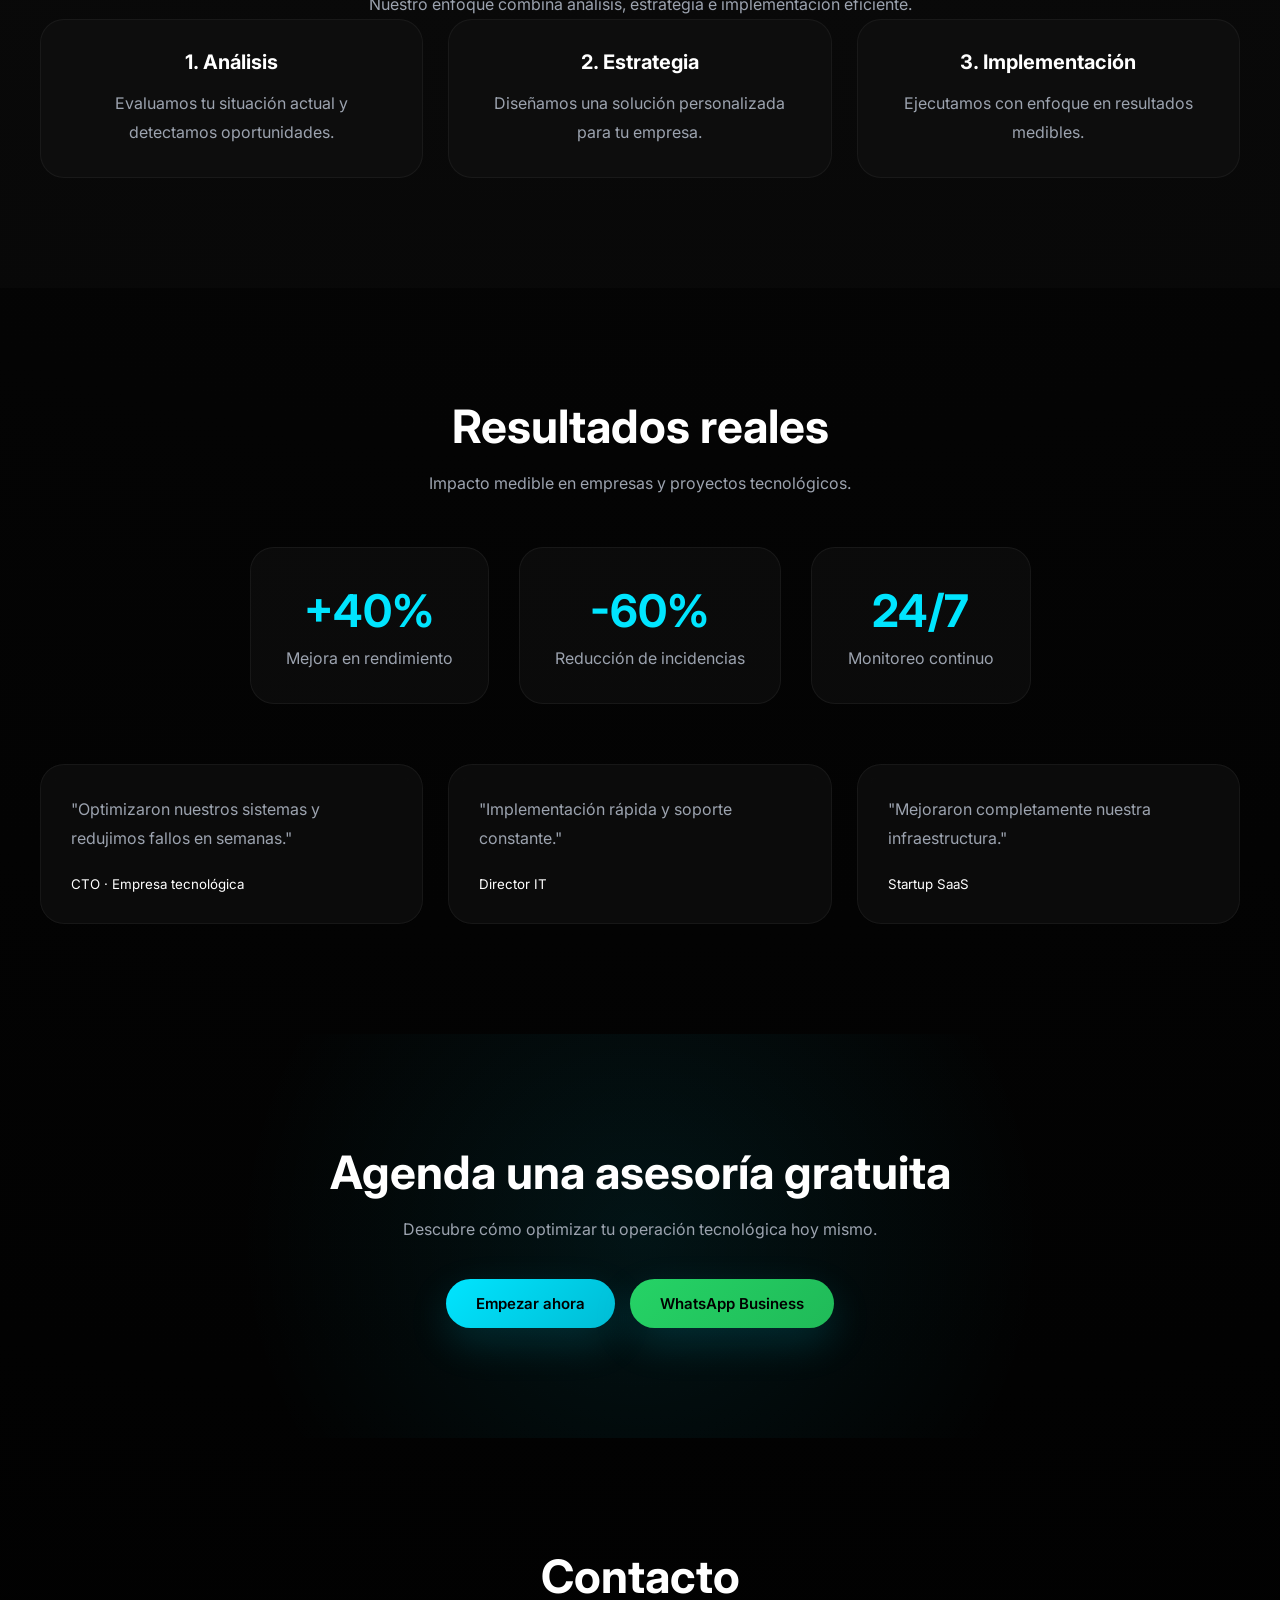
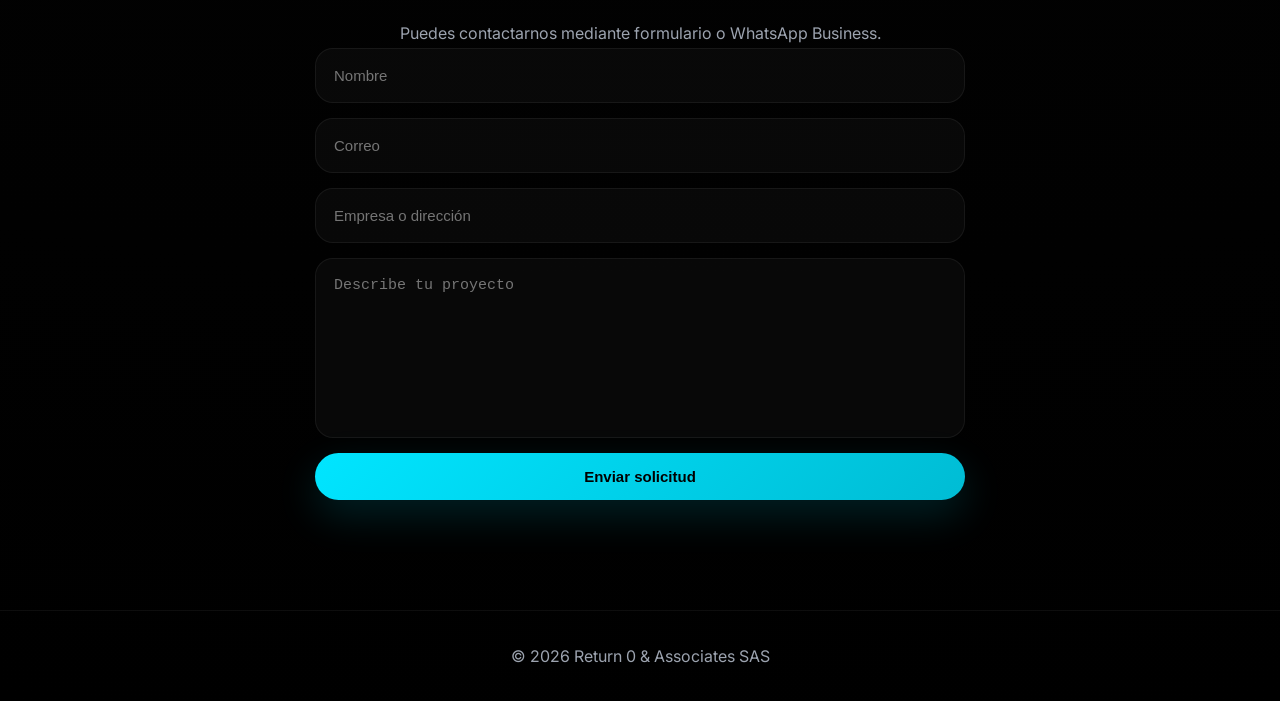
==== commit 92924637: ".add sas" ====
--- a/index.html
+++ b/index.html
@@ -2,10 +2,11 @@
 <html lang="es">
 
 <head>
+
 <meta charset="UTF-8">
 <meta name="viewport" content="width=device-width, initial-scale=1.0">
 
-<title>Return 0 & Associates</title>
+<title>Return 0 & Associates SAS</title>
 
 <meta name="description" content="Soluciones tecnológicas premium para empresas modernas.">
 
@@ -14,6 +15,7 @@
 <link rel="stylesheet" href="style.css">
 
 <link href="https://fonts.googleapis.com/css2?family=Inter:wght@300;400;500;600;700;800&display=swap" rel="stylesheet">
+
 </head>
 
 <body>
@@ -24,7 +26,7 @@
 
 <div class="logo-wrap">
 <img src="con.png" class="logo">
-<span>Return 0 <strong>& Associates</strong></span>
+<span>Return 0 <strong>& Associates SAS</strong></span>
 </div>
 
 <nav>
@@ -231,7 +233,7 @@
 Empezar ahora
 </a>
 
-<a href="https://wa.me/524443727802?text=Hola%20Return%200%2C%20me%20gustaría%20agendar%20una%20asesoría"
+<a href="https://wa.me/524443727802?text=Hola%20Return%200%20%26%20Associates%20SAS%2C%20me%20gustaría%20agendar%20una%20asesoría"
 class="btn whatsapp">
 WhatsApp Business
 </a>
@@ -269,8 +271,33 @@
 
 </section>
 
+<!-- ANUNCIO FLOTANTE -->
+
+<div class="floating-ad" id="floatingAd">
+
+<div class="floating-content">
+
+<button class="close-ad" onclick="closeAd()">
+×
+</button>
+
+<h3>🚀 Ahora somos SAS</h3>
+
+<p>
+Return 0 & Associates evoluciona oficialmente a
+<strong>Sociedad por Acciones Simplificada (SAS)</strong>.
+</p>
+
+<a href="#contact" class="btn">
+Conocer más
+</a>
+
+</div>
+
+</div>
+
 <footer>
-© 2026 Return 0 & Associates
+© 2026 Return 0 & Associates SAS
 </footer>
 
 <script>
@@ -291,6 +318,10 @@
 observer.observe(el);
 });
 
+function closeAd(){
+document.getElementById('floatingAd').style.display='none';
+}
+
 </script>
 
 </body>
--- a/style.css
+++ b/style.css
@@ -700,4 +700,80 @@
 padding:25px;
 }
 
+}
+/* FLOATING AD */
+
+.floating-ad{
+position:fixed;
+bottom:30px;
+right:30px;
+z-index:9999;
+animation:floatIn .6s ease;
+}
+
+.floating-content{
+width:320px;
+background:#111827;
+color:white;
+padding:24px;
+border-radius:20px;
+box-shadow:0 20px 50px rgba(0,0,0,.35);
+position:relative;
+border:1px solid rgba(255,255,255,.08);
+backdrop-filter:blur(10px);
+}
+
+.floating-content h3{
+margin-bottom:10px;
+font-size:22px;
+}
+
+.floating-content p{
+font-size:14px;
+line-height:1.6;
+margin-bottom:18px;
+opacity:.9;
+}
+
+.close-ad{
+position:absolute;
+top:12px;
+right:14px;
+background:none;
+border:none;
+color:white;
+font-size:22px;
+cursor:pointer;
+opacity:.7;
+transition:.3s;
+}
+
+.close-ad:hover{
+opacity:1;
+transform:scale(1.1);
+}
+
+@keyframes floatIn{
+from{
+opacity:0;
+transform:translateY(30px);
+}
+to{
+opacity:1;
+transform:translateY(0);
+}
+}
+
+@media(max-width:768px){
+
+.floating-ad{
+right:15px;
+left:15px;
+bottom:20px;
+}
+
+.floating-content{
+width:100%;
+}
+
 }
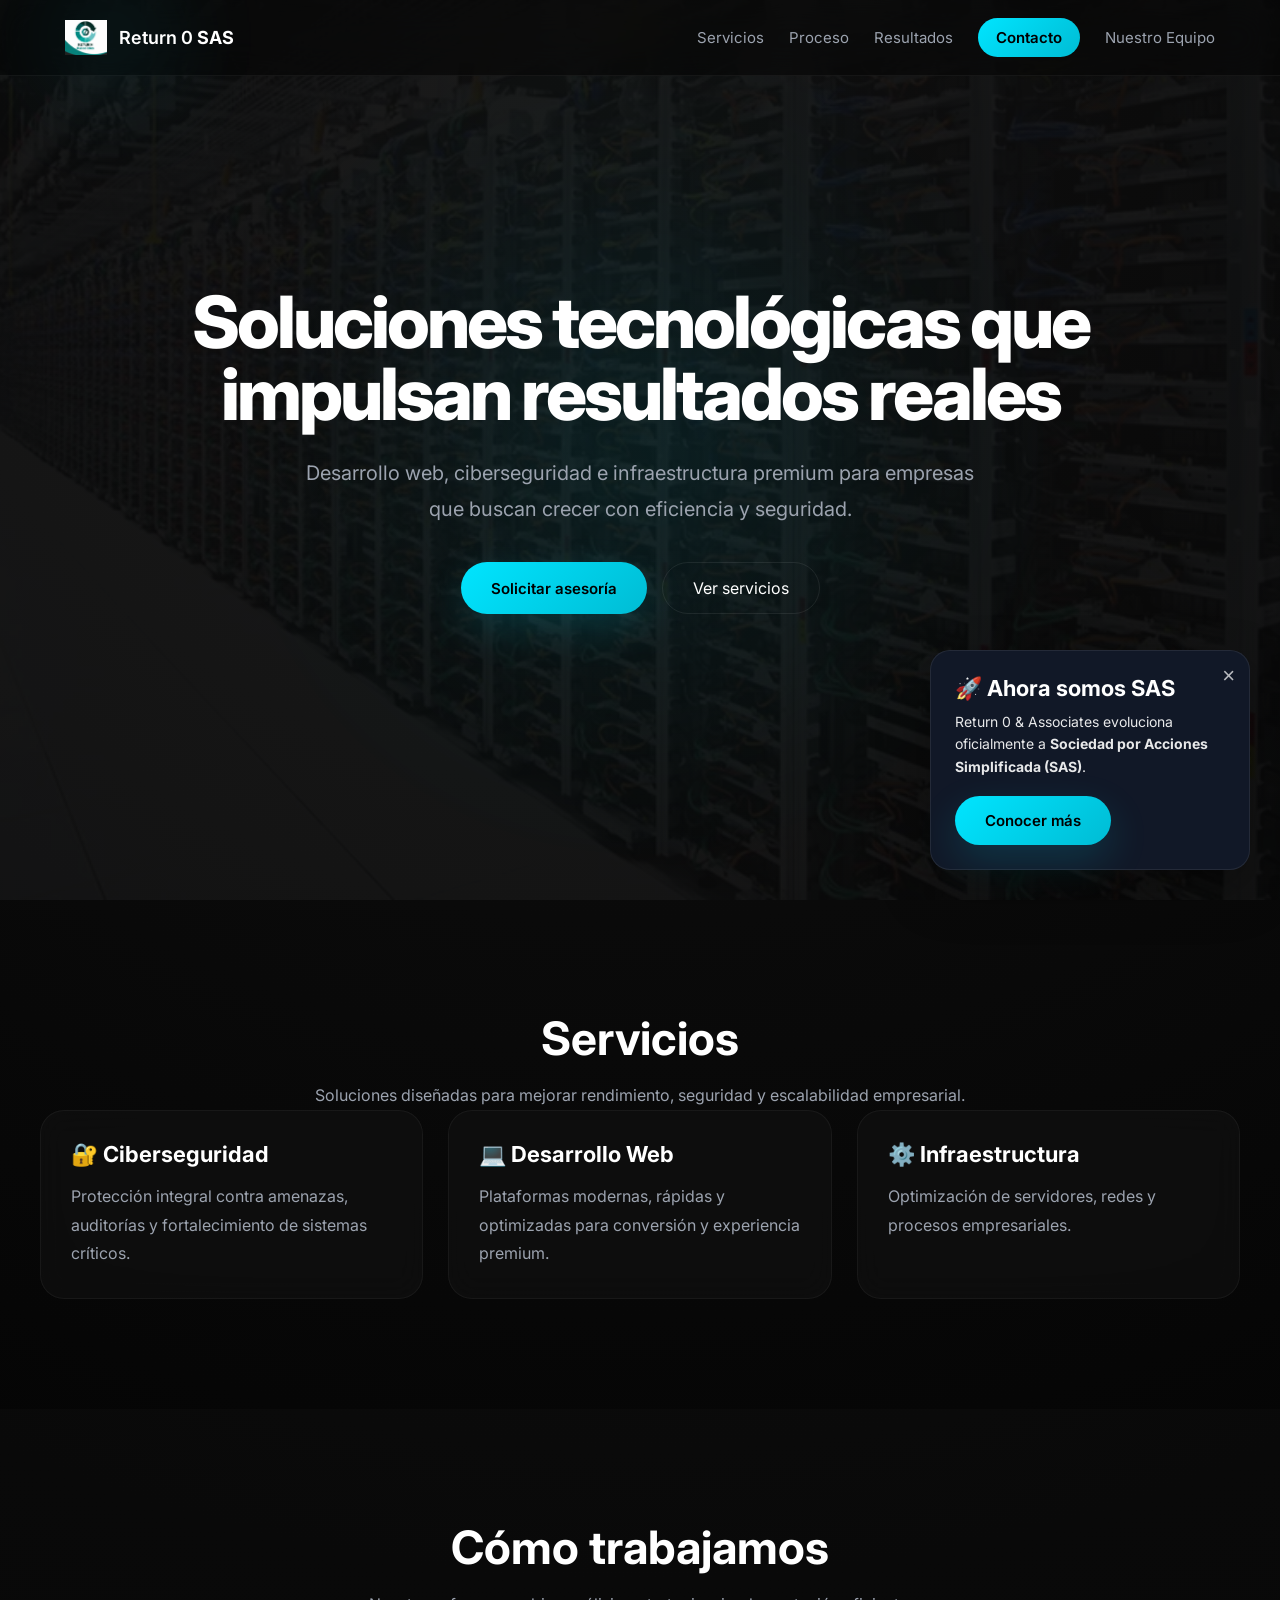
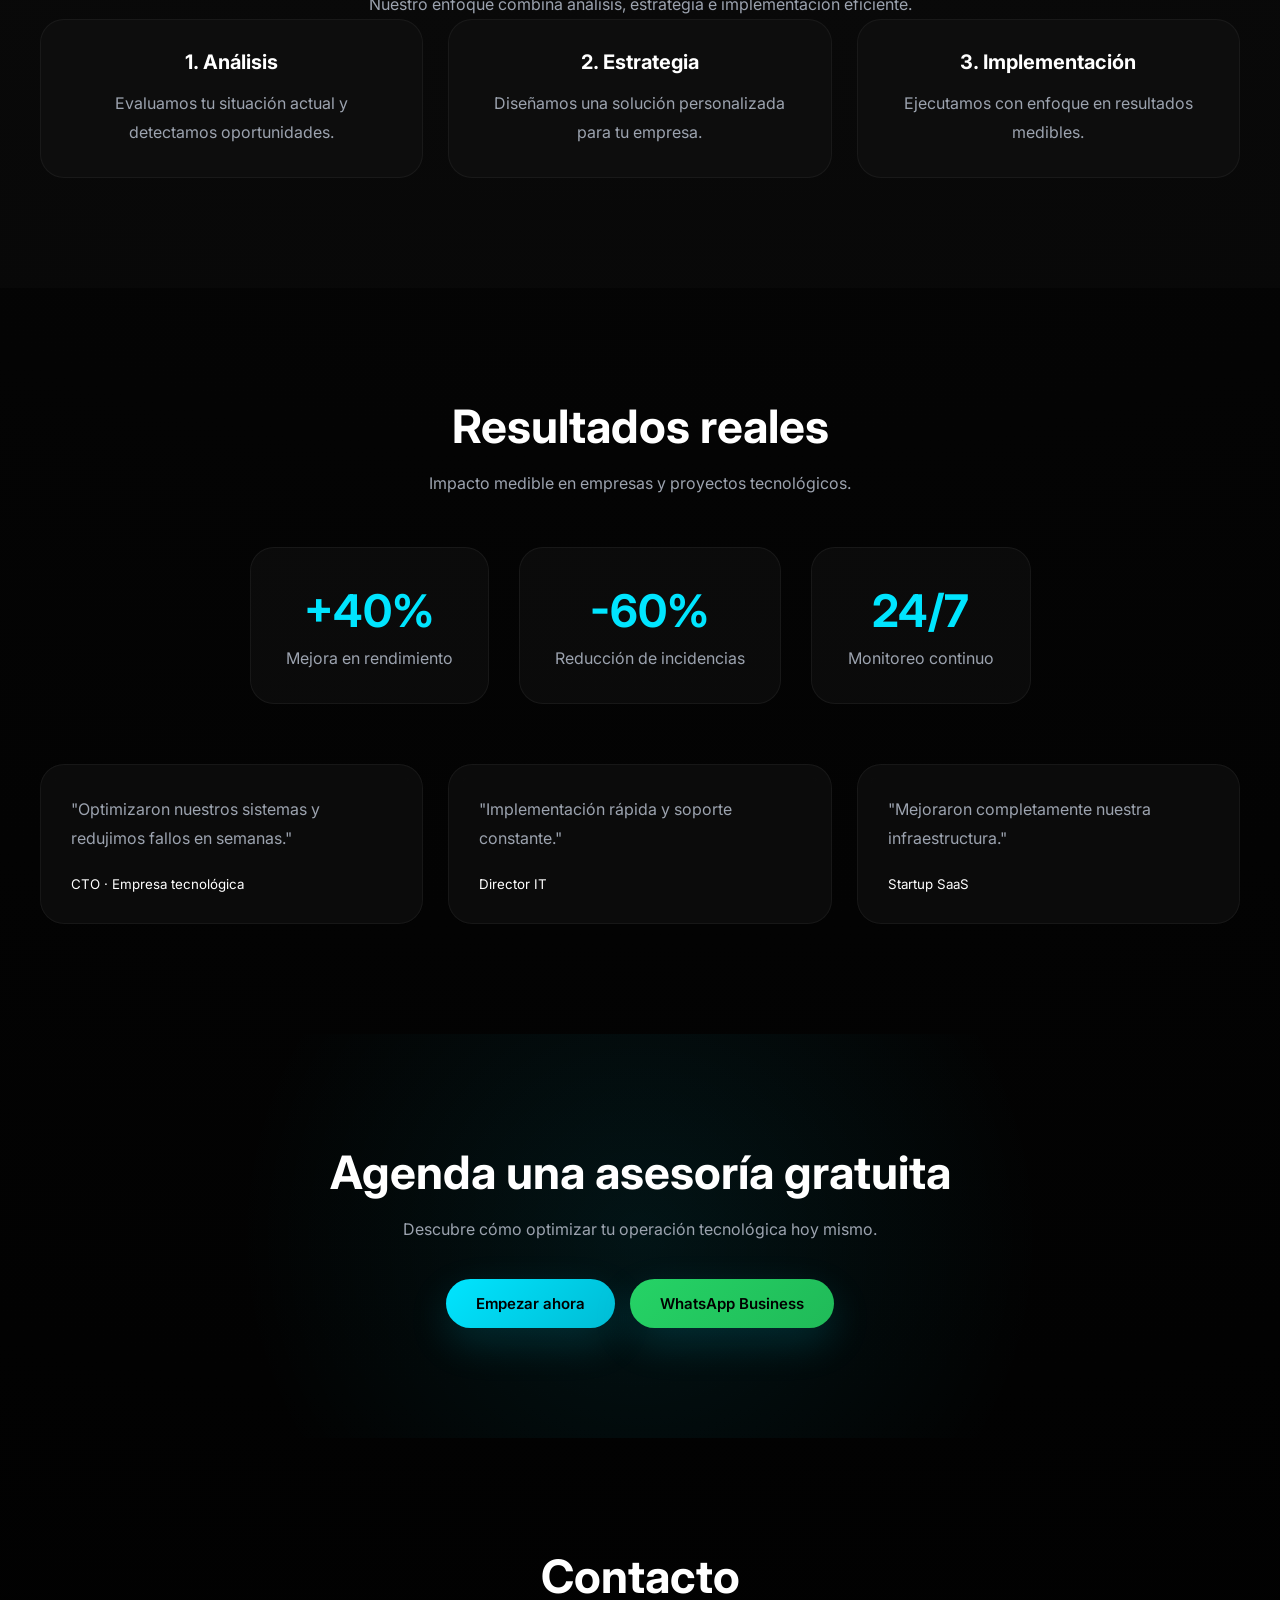
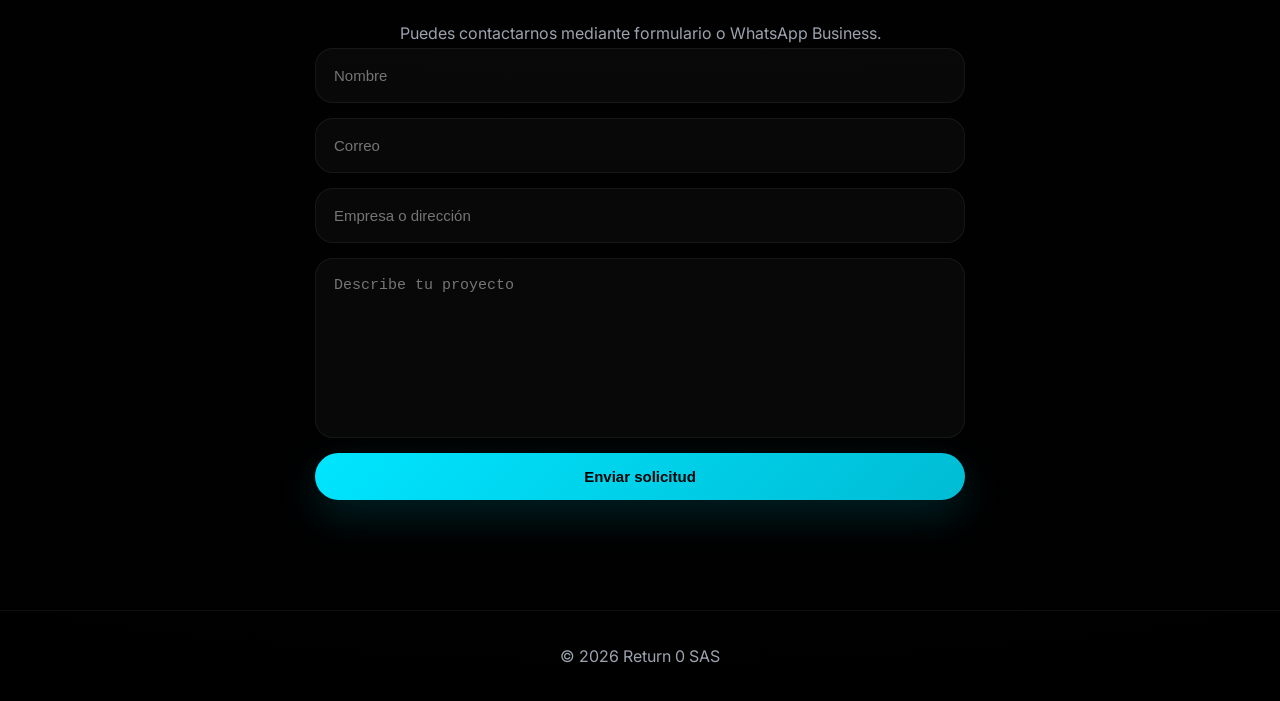
==== commit cbe0f695: ".ADD AS" ====
--- a/index.html
+++ b/index.html
@@ -6,7 +6,7 @@
 <meta charset="UTF-8">
 <meta name="viewport" content="width=device-width, initial-scale=1.0">
 
-<title>Return 0 & Associates SAS</title>
+<title>Return 0 SAS</title>
 
 <meta name="description" content="Soluciones tecnológicas premium para empresas modernas.">
 
@@ -15,6 +15,9 @@
 <link rel="stylesheet" href="style.css">
 
 <link href="https://fonts.googleapis.com/css2?family=Inter:wght@300;400;500;600;700;800&display=swap" rel="stylesheet">
+
+<script async src="https://pagead2.googlesyndication.com/pagead/js/adsbygoogle.js?client=ca-pub-7207203193304173"
+     crossorigin="anonymous"></script>
 
 </head>
 
@@ -26,7 +29,7 @@
 
 <div class="logo-wrap">
 <img src="con.png" class="logo">
-<span>Return 0 <strong>& Associates SAS</strong></span>
+<span>Return 0 <strong>SAS</strong></span>
 </div>
 
 <nav>
@@ -297,7 +300,7 @@
 </div>
 
 <footer>
-© 2026 Return 0 & Associates SAS
+© 2026 Return 0 SAS
 </footer>
 
 <script>
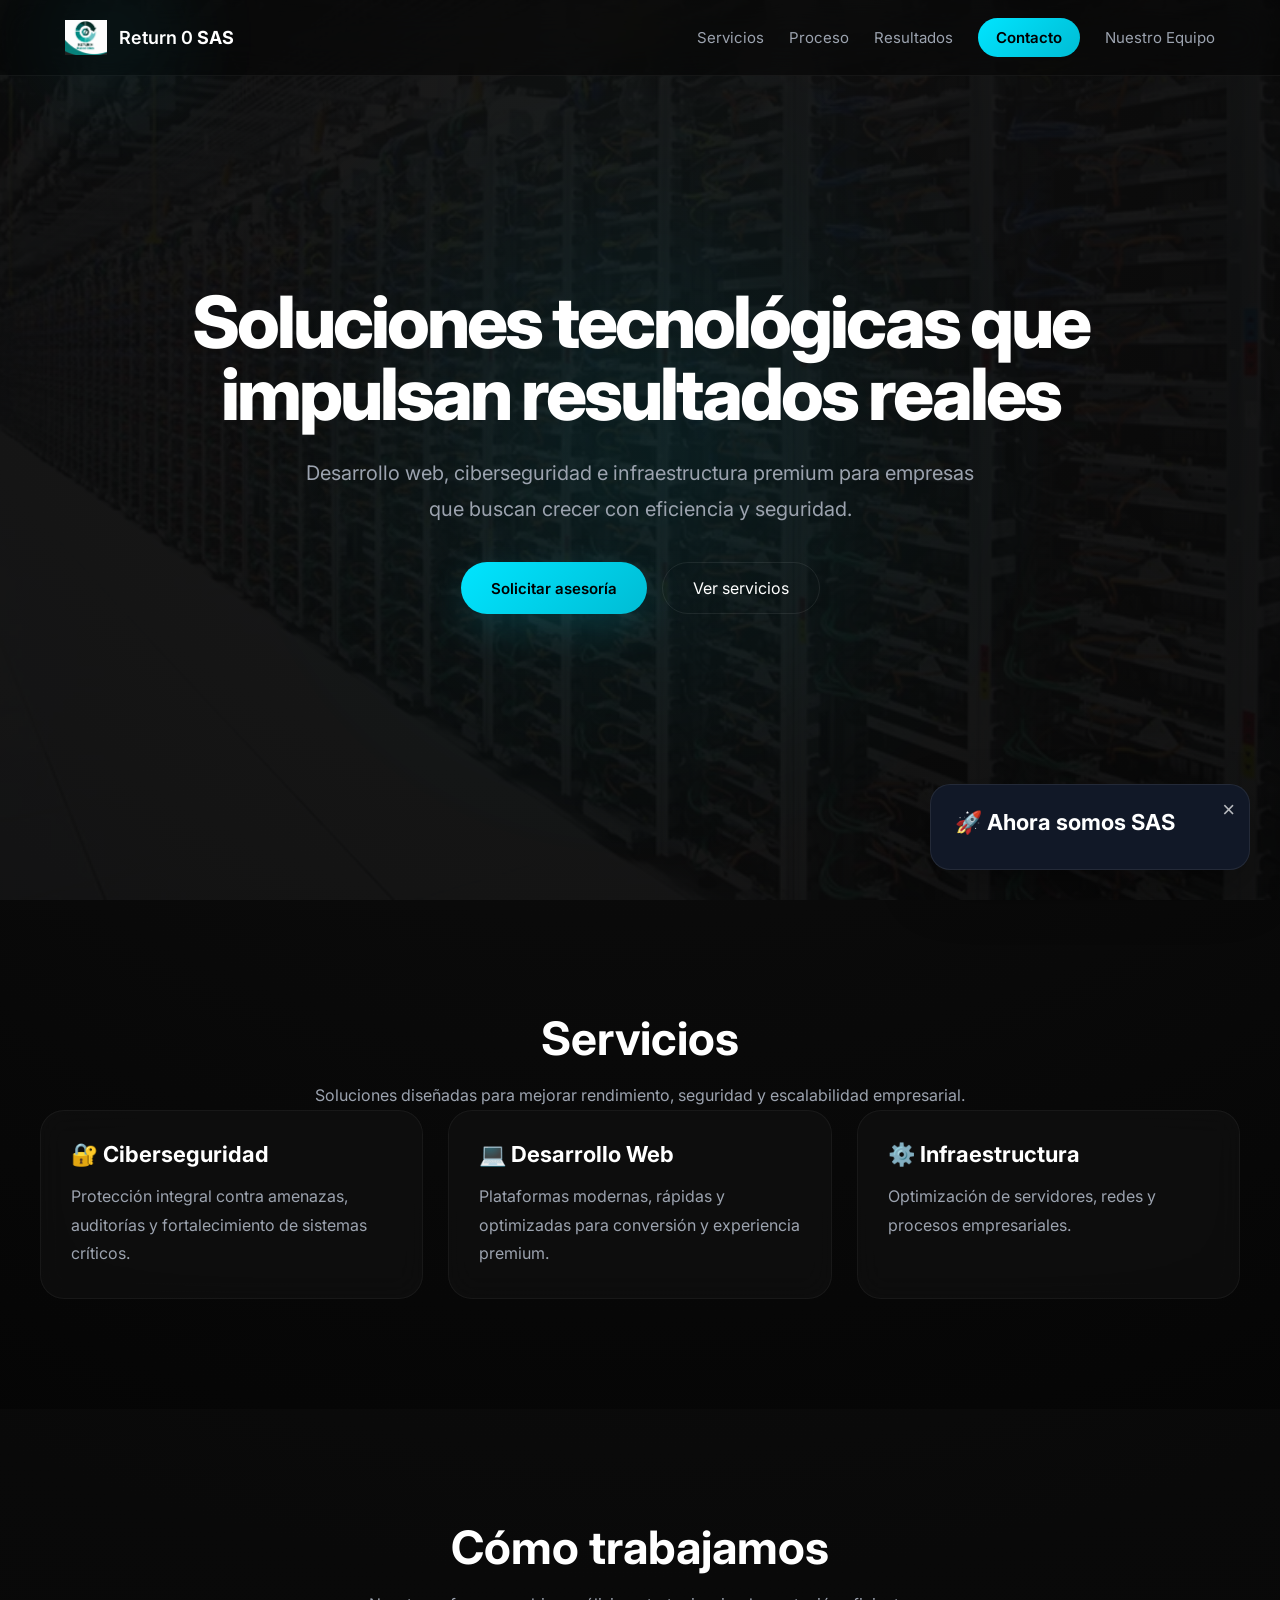
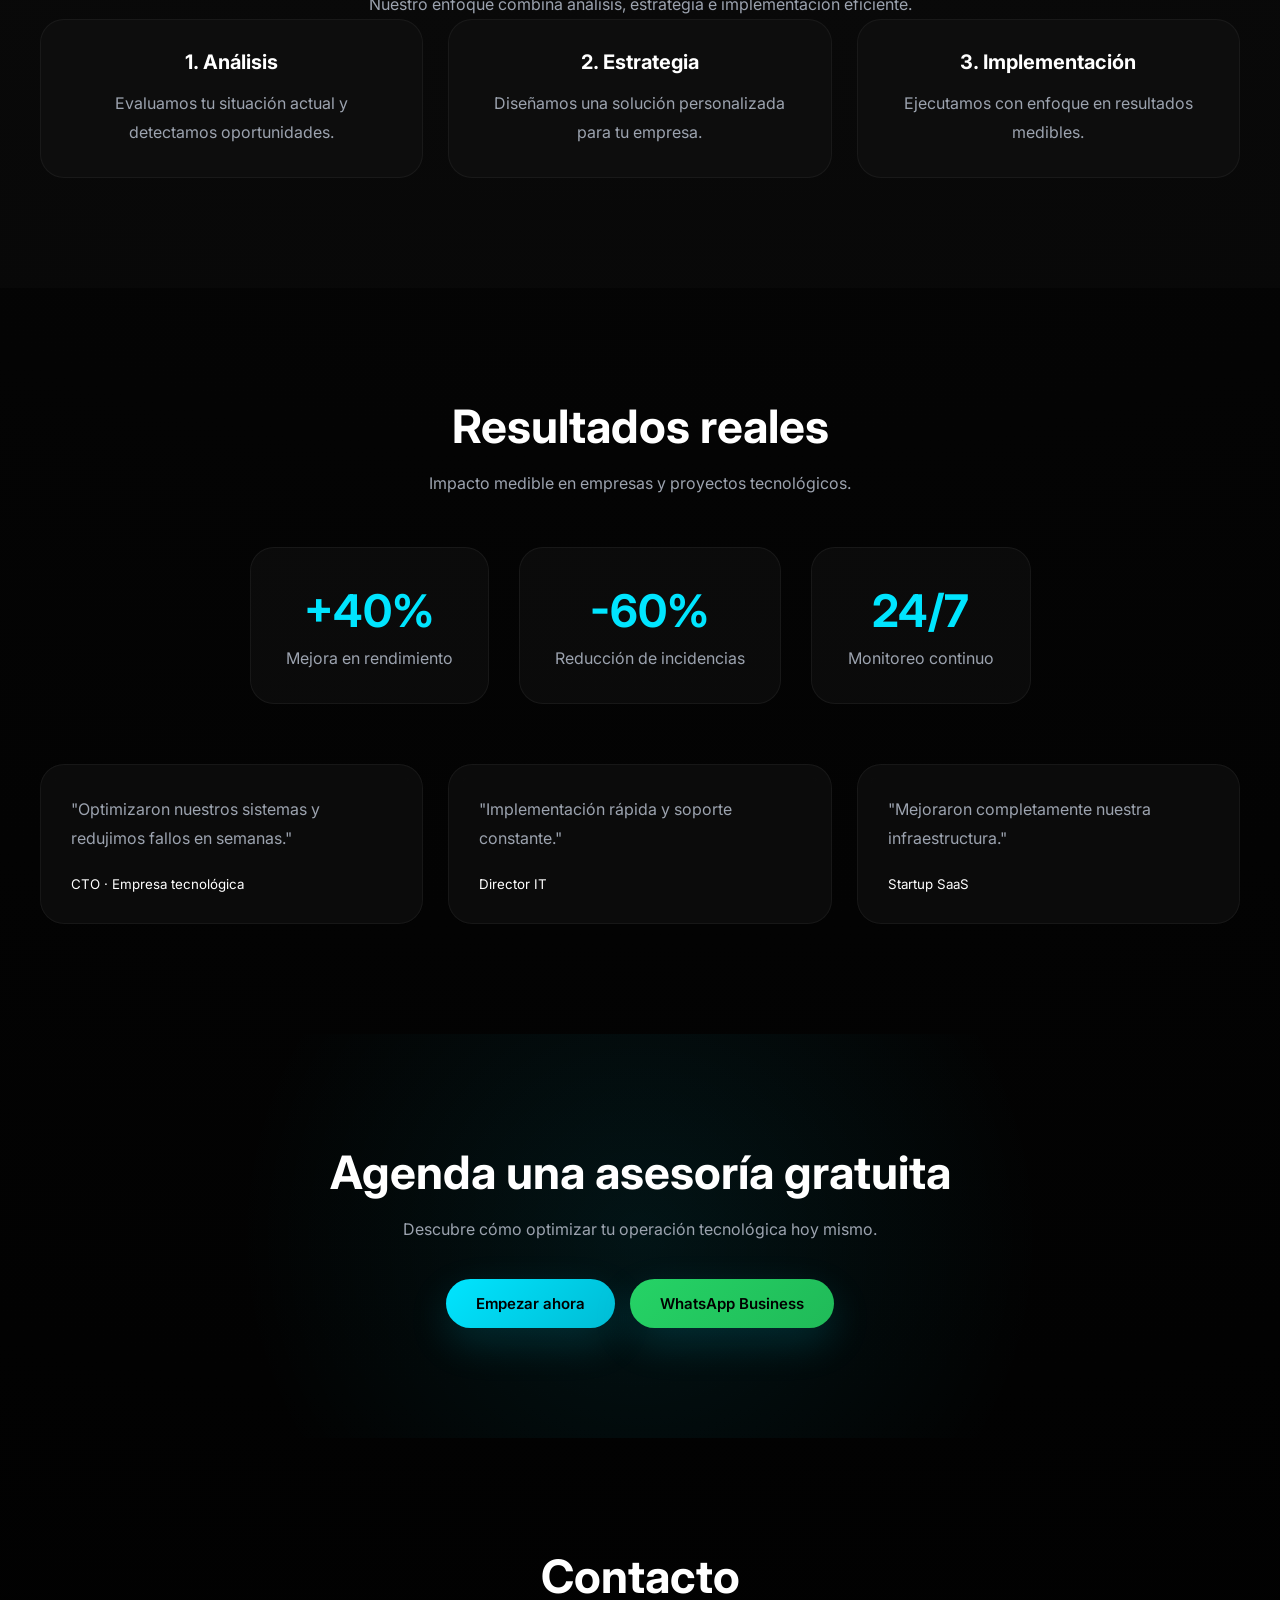
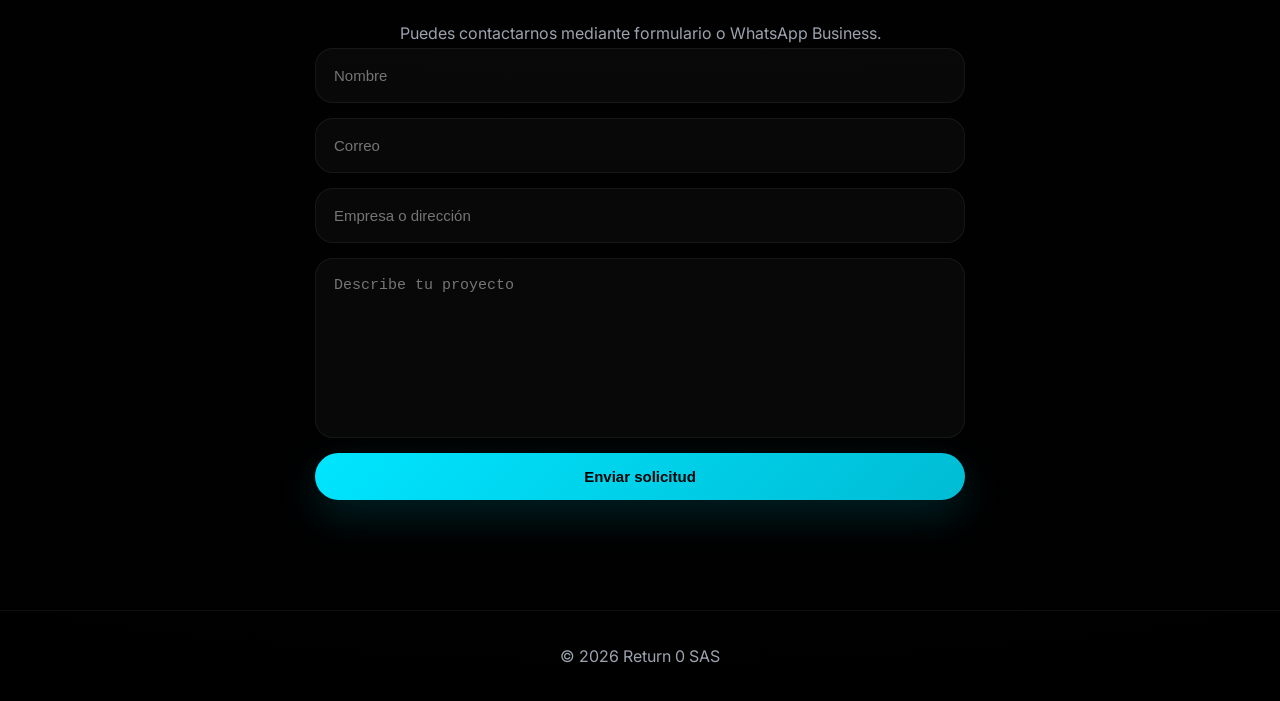
==== commit b781fb6f: ".ADD CR" ====
--- a/index.html
+++ b/index.html
@@ -286,14 +286,6 @@
 
 <h3>🚀 Ahora somos SAS</h3>
 
-<p>
-Return 0 & Associates evoluciona oficialmente a
-<strong>Sociedad por Acciones Simplificada (SAS)</strong>.
-</p>
-
-<a href="#contact" class="btn">
-Conocer más
-</a>
 
 </div>
 
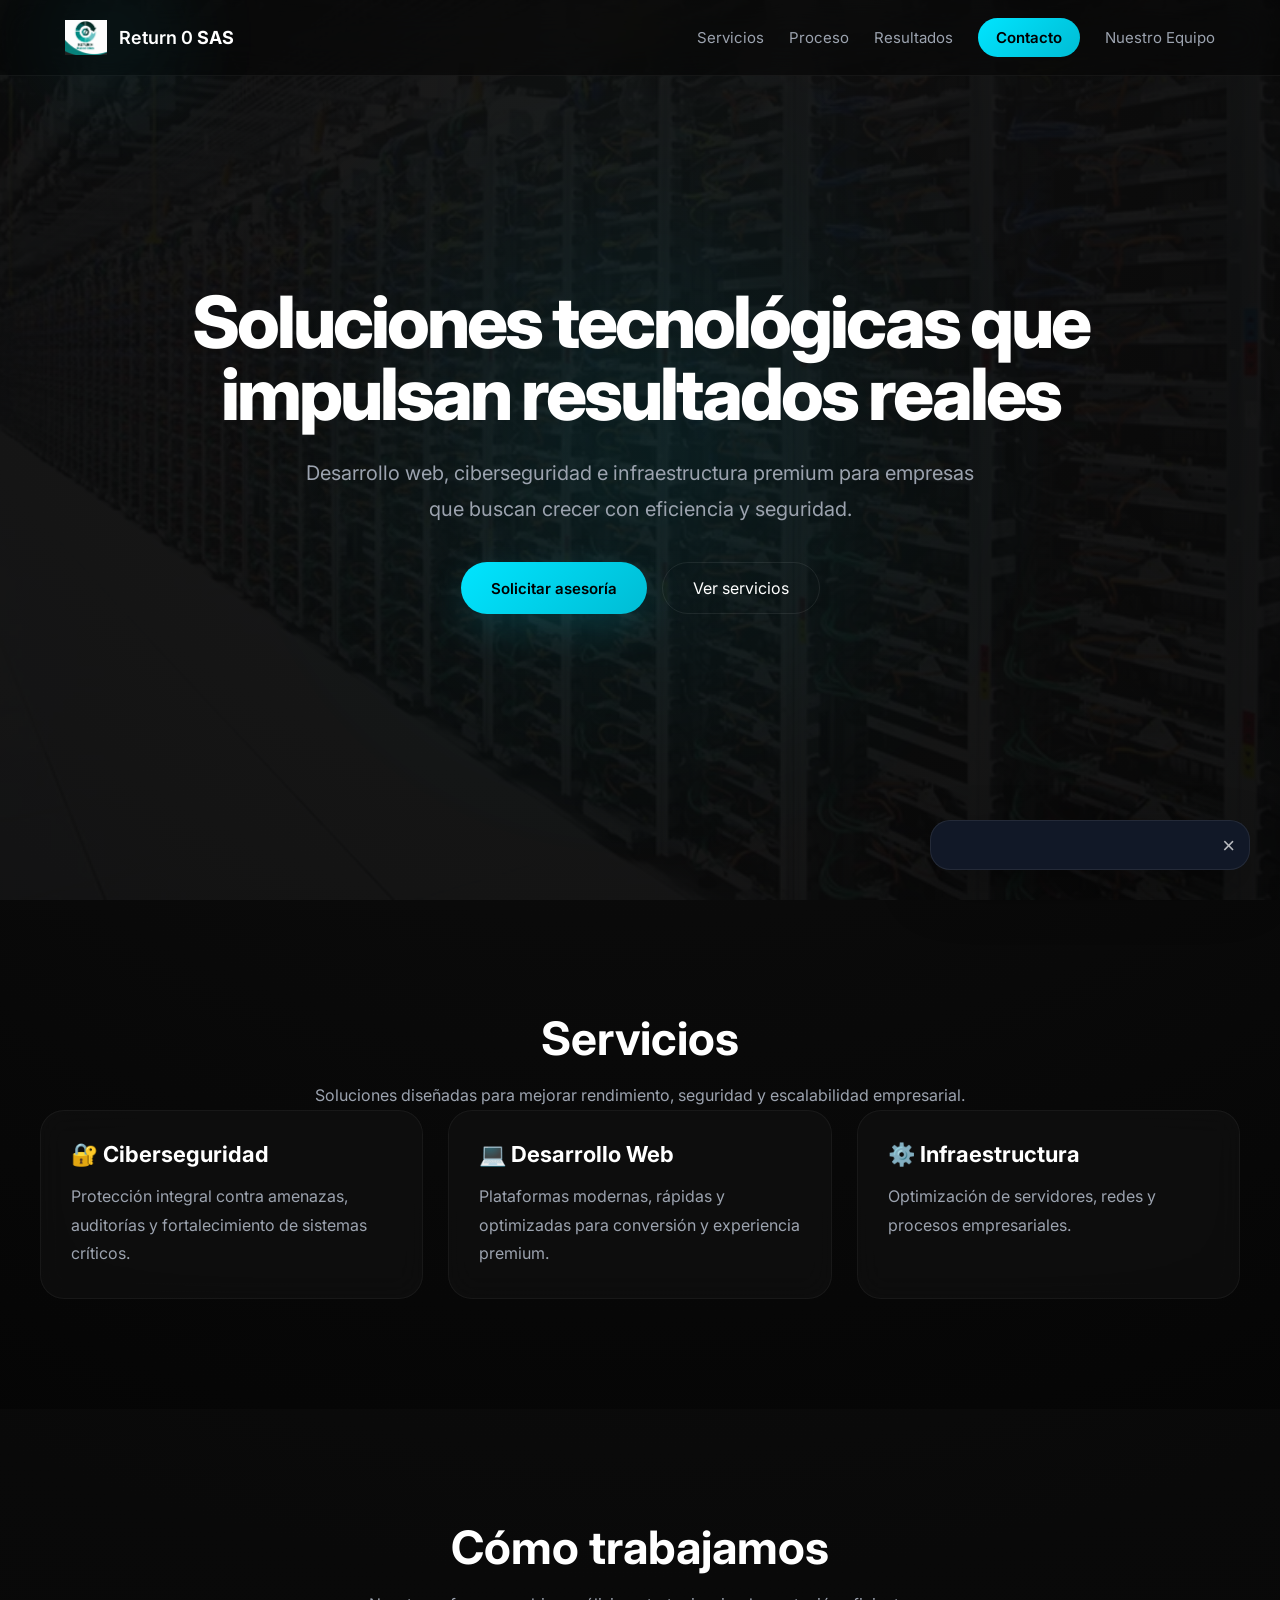
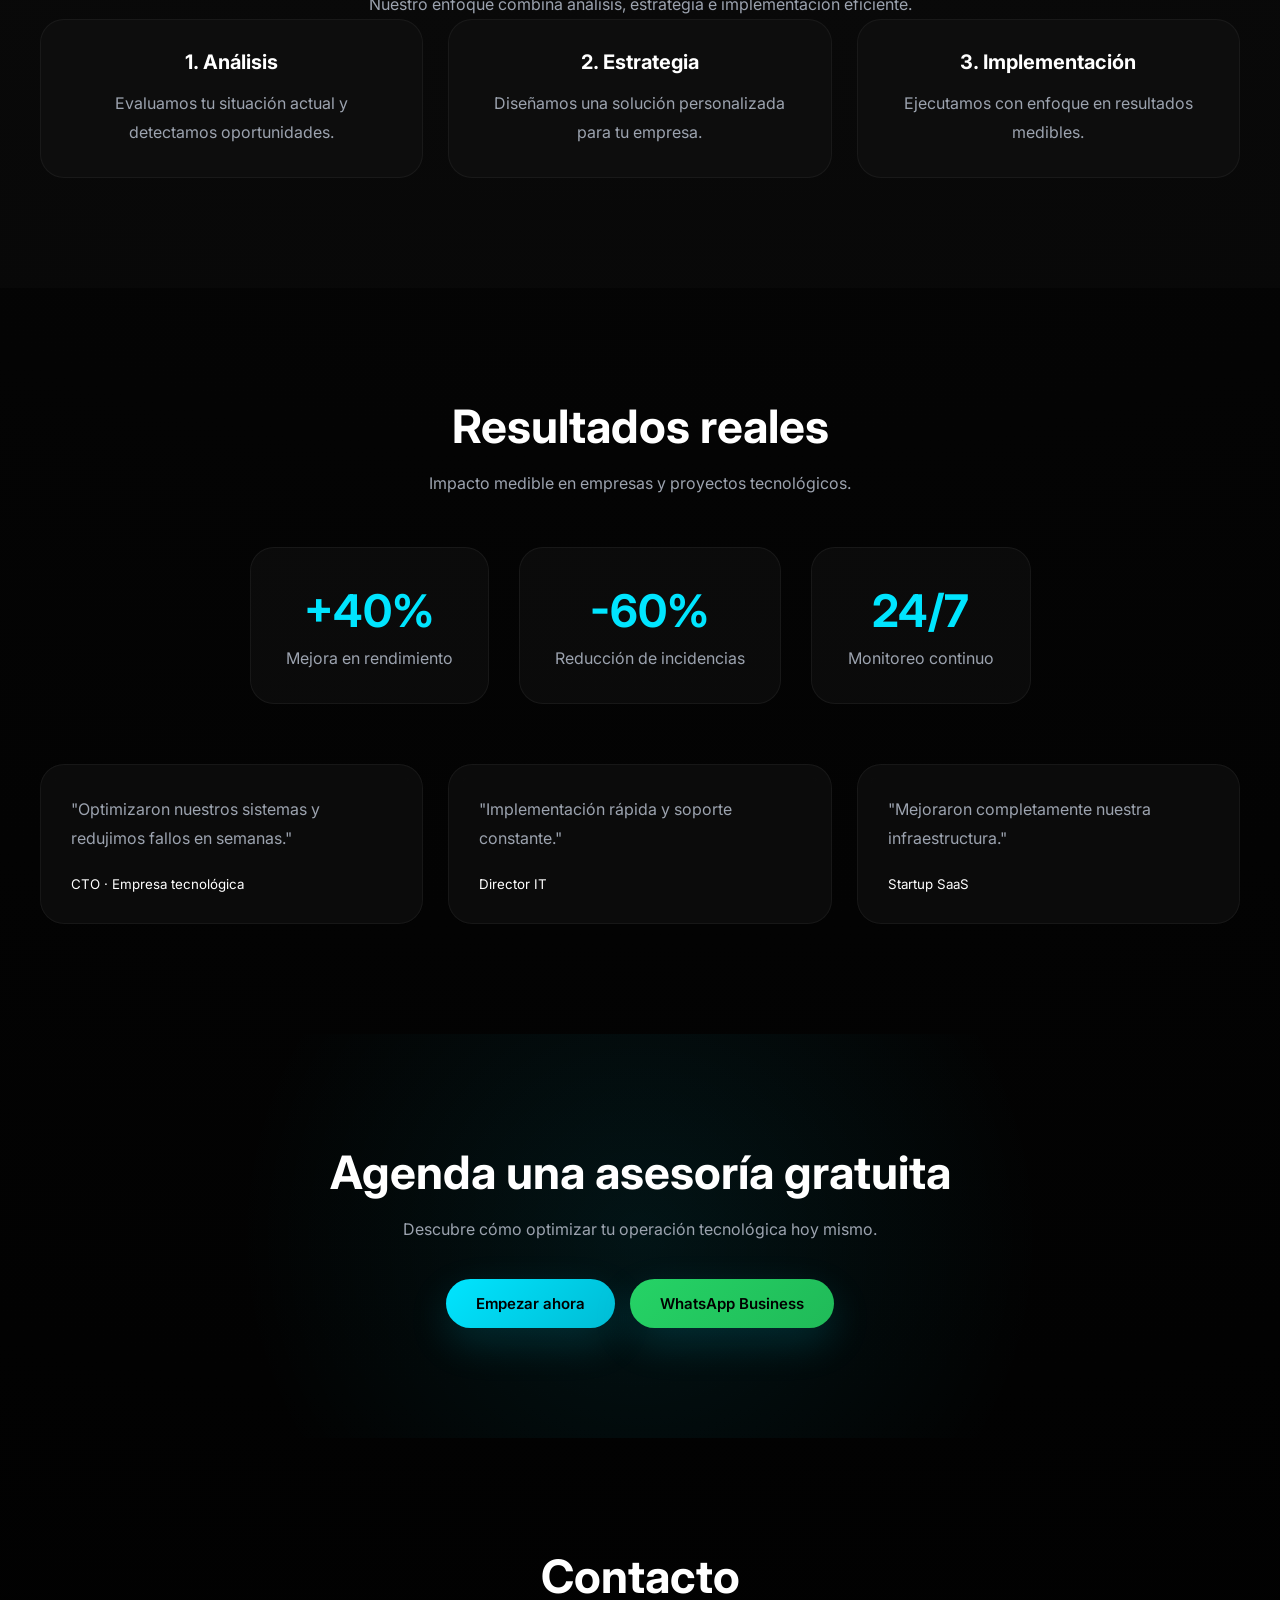
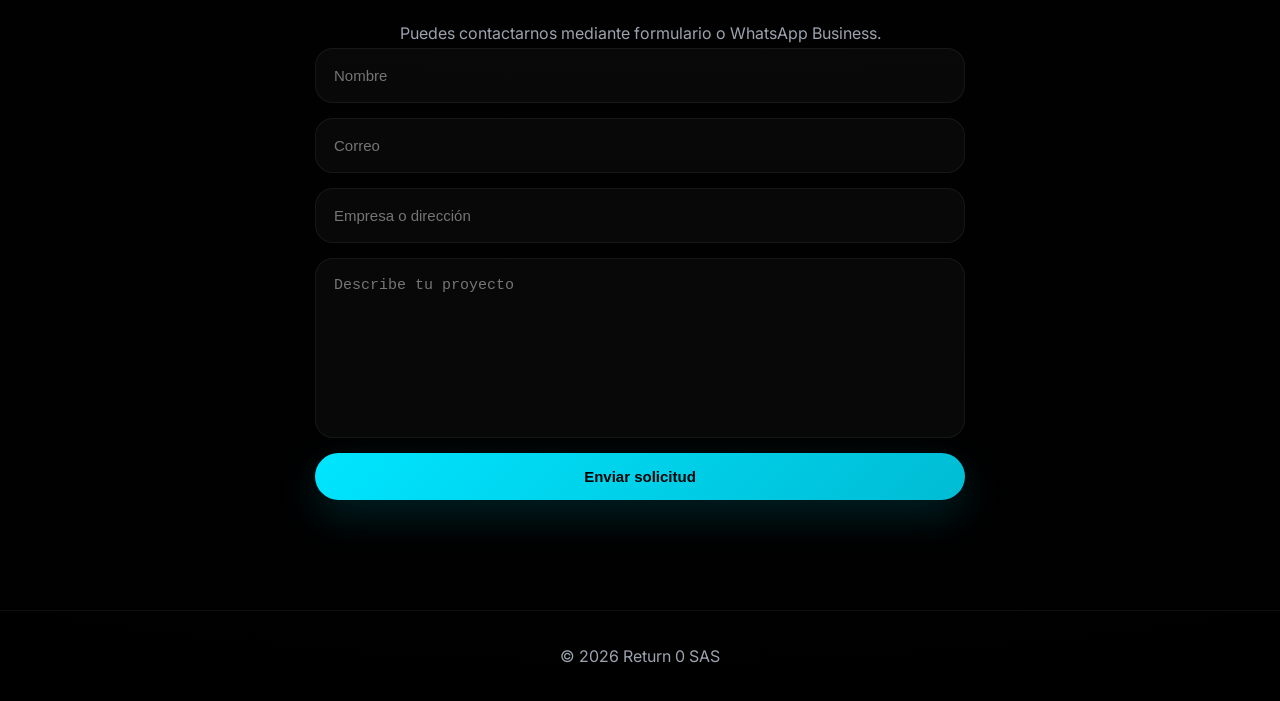
==== commit 9b6afa67: ",ADD CR" ====
--- a/index.html
+++ b/index.html
@@ -284,9 +284,6 @@
 ×
 </button>
 
-<h3>🚀 Ahora somos SAS</h3>
-
-
 </div>
 
 </div>
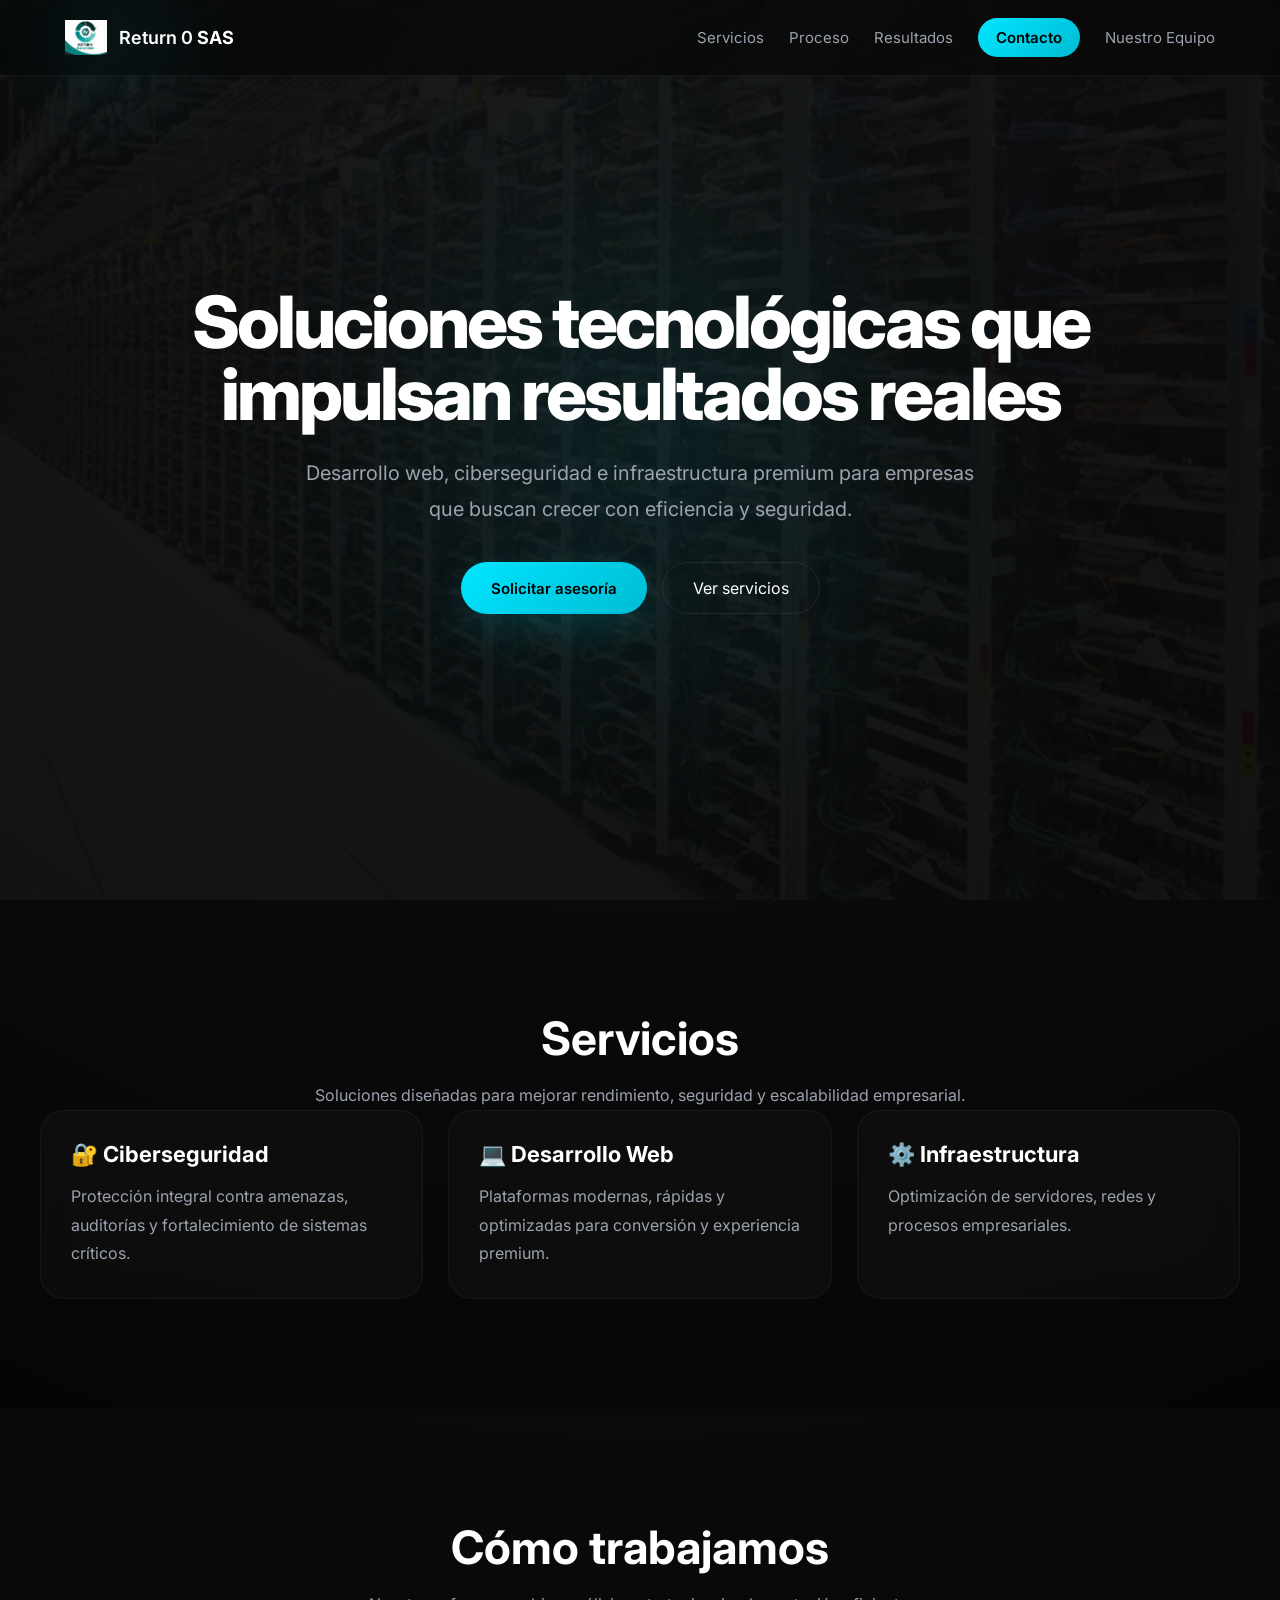
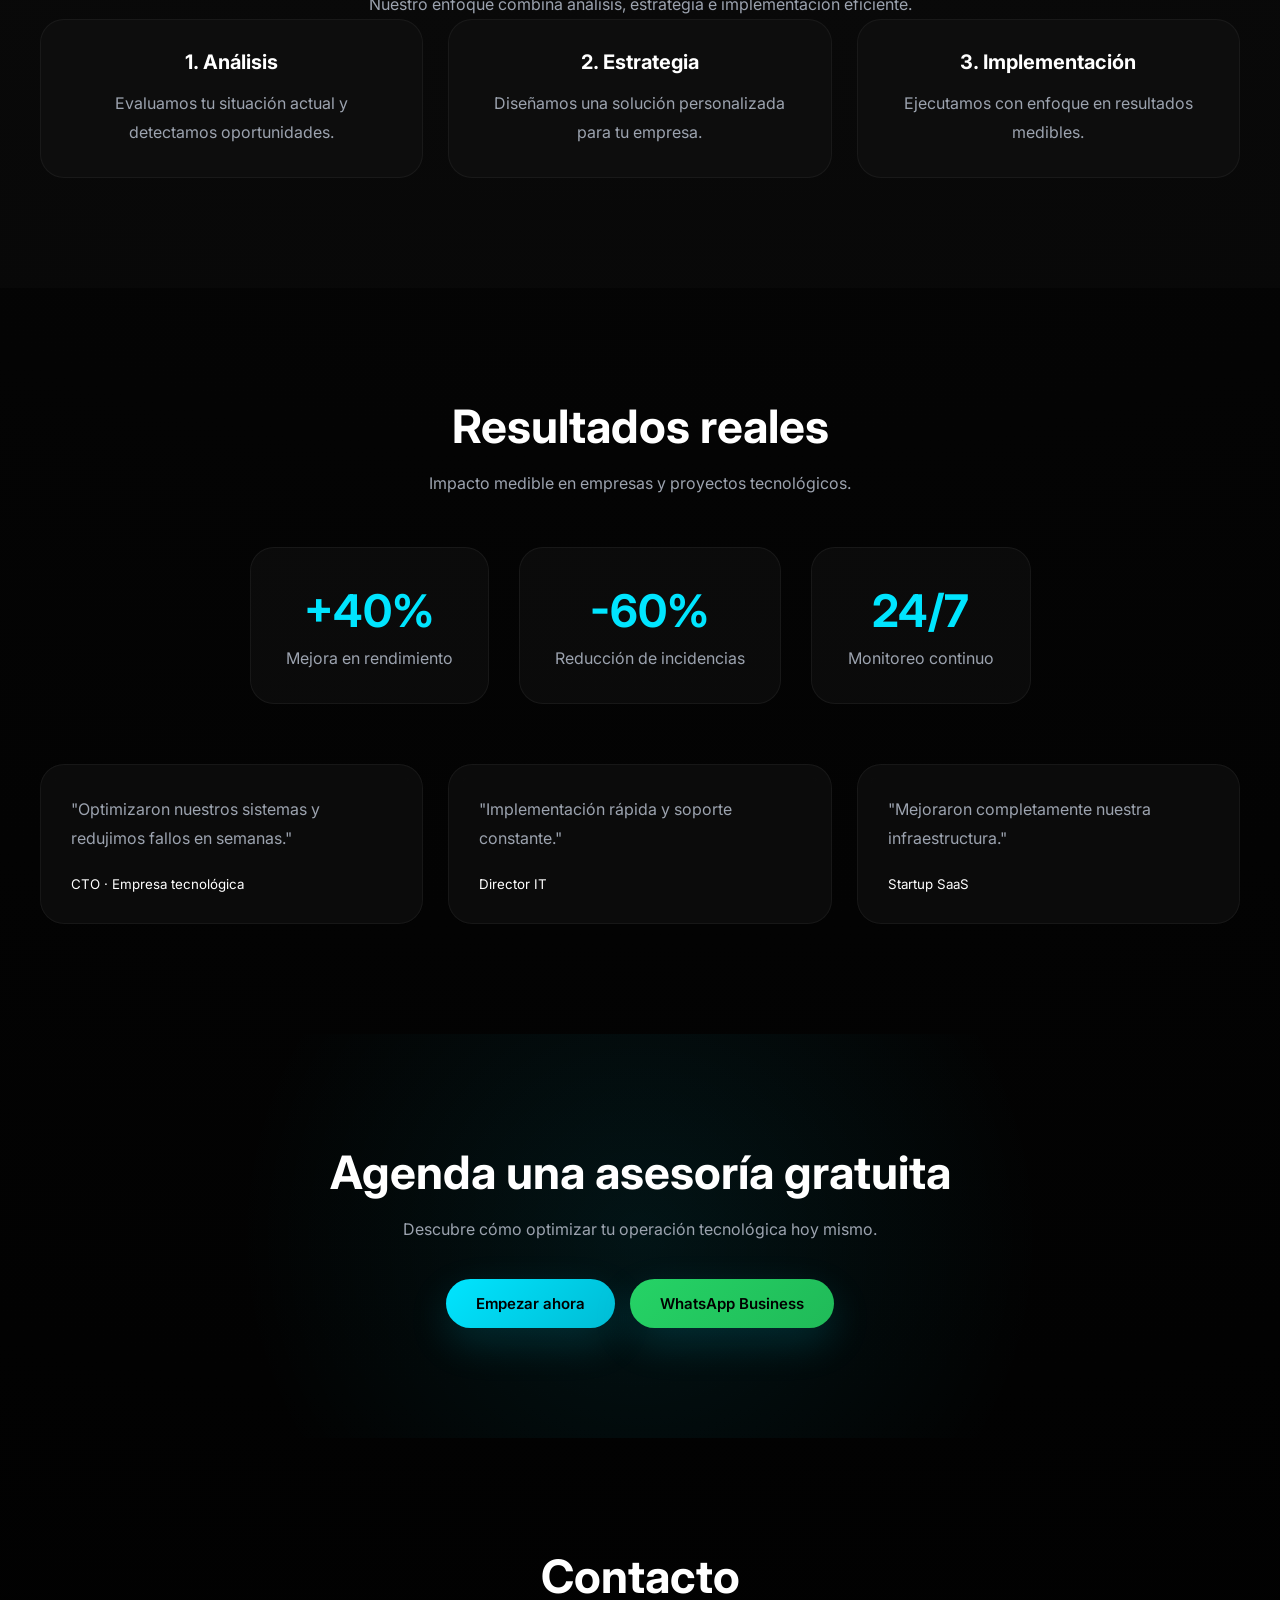
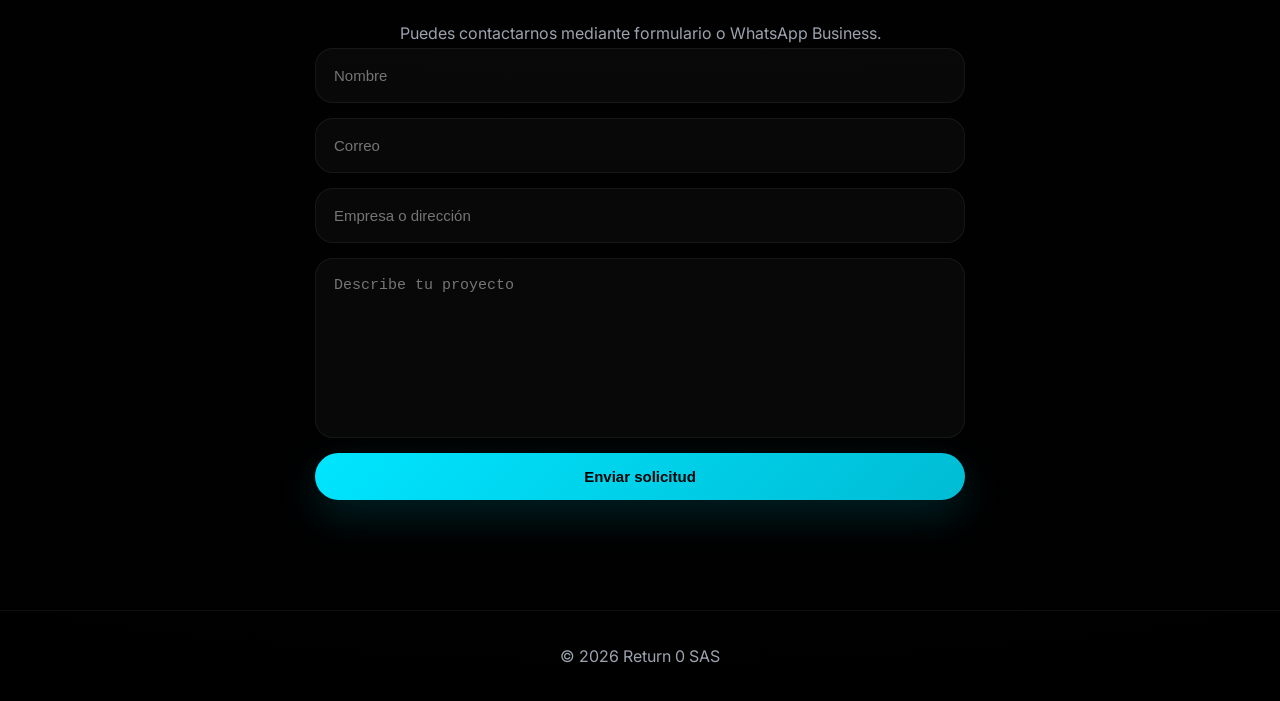
==== commit 6dce8a17: ",ADD CR" ====
--- a/index.html
+++ b/index.html
@@ -274,20 +274,6 @@
 
 </section>
 
-<!-- ANUNCIO FLOTANTE -->
-
-<div class="floating-ad" id="floatingAd">
-
-<div class="floating-content">
-
-<button class="close-ad" onclick="closeAd()">
-×
-</button>
-
-</div>
-
-</div>
-
 <footer>
 © 2026 Return 0 SAS
 </footer>
